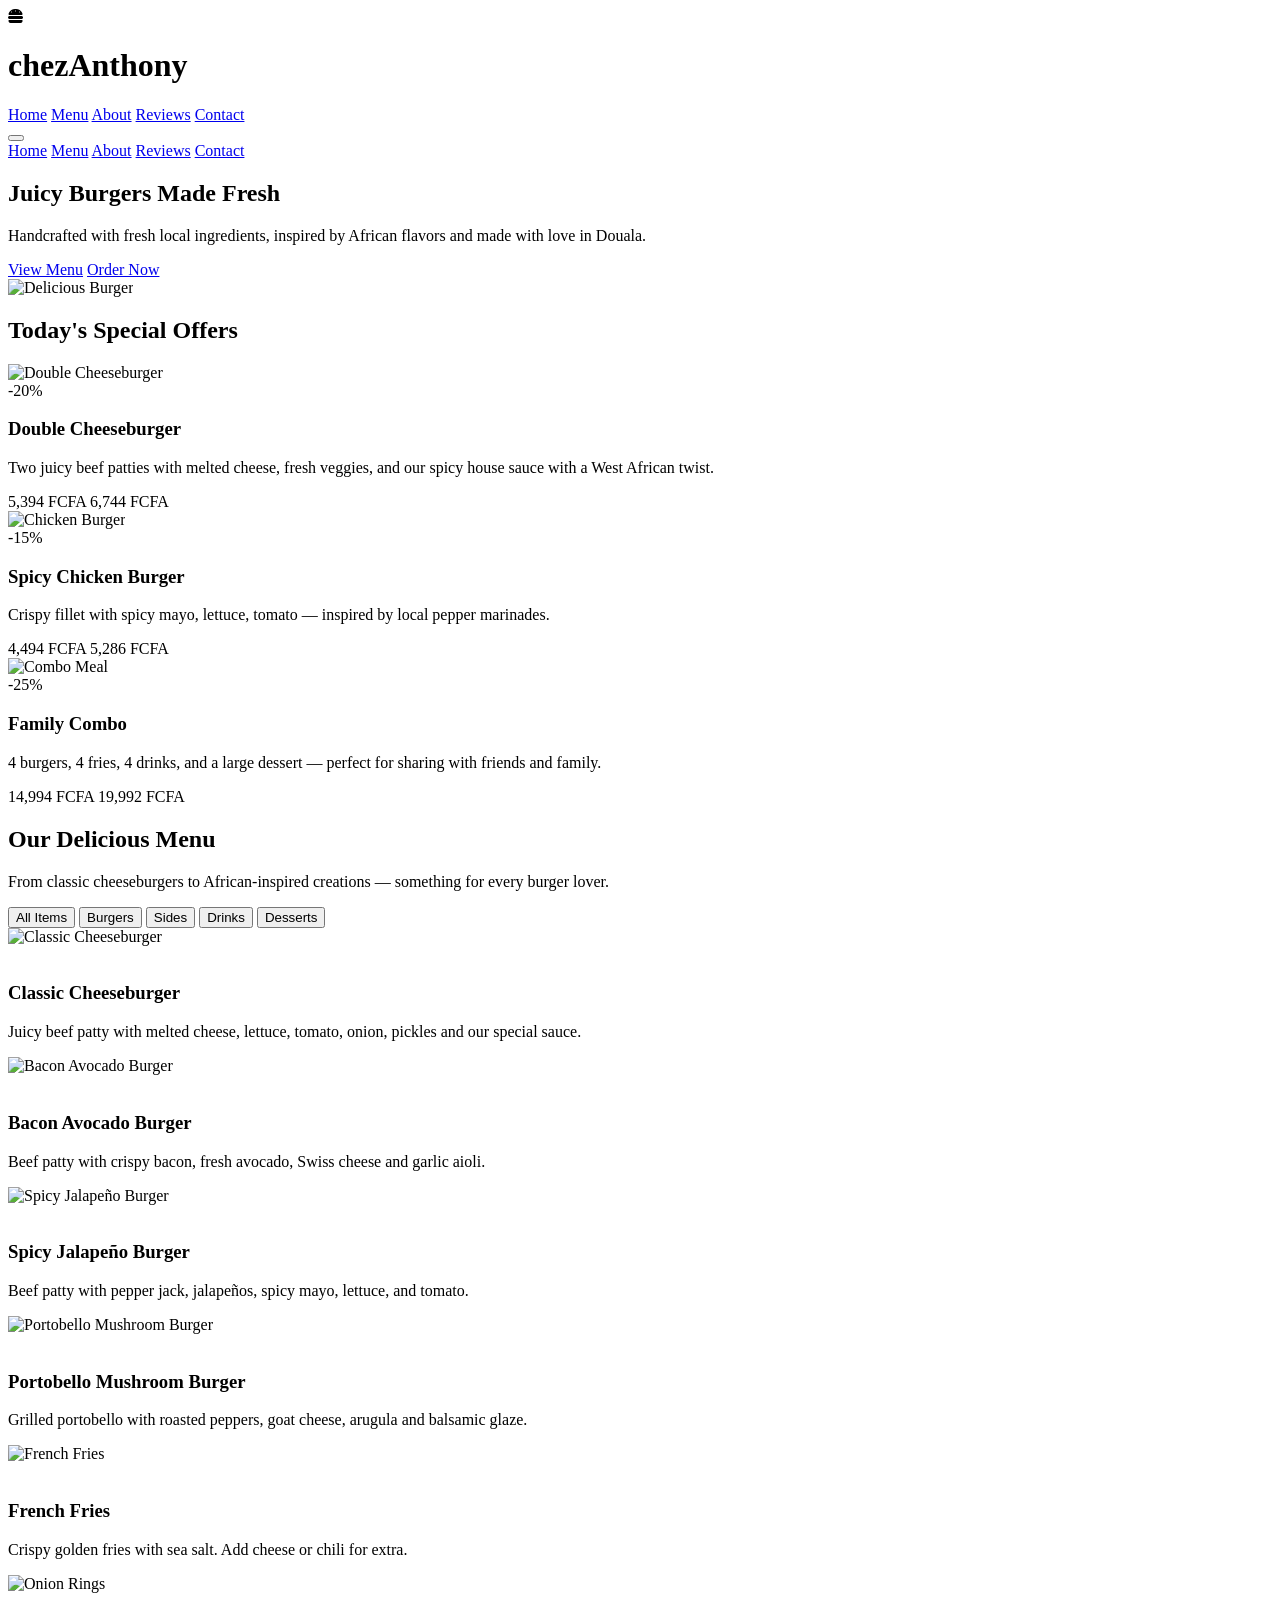
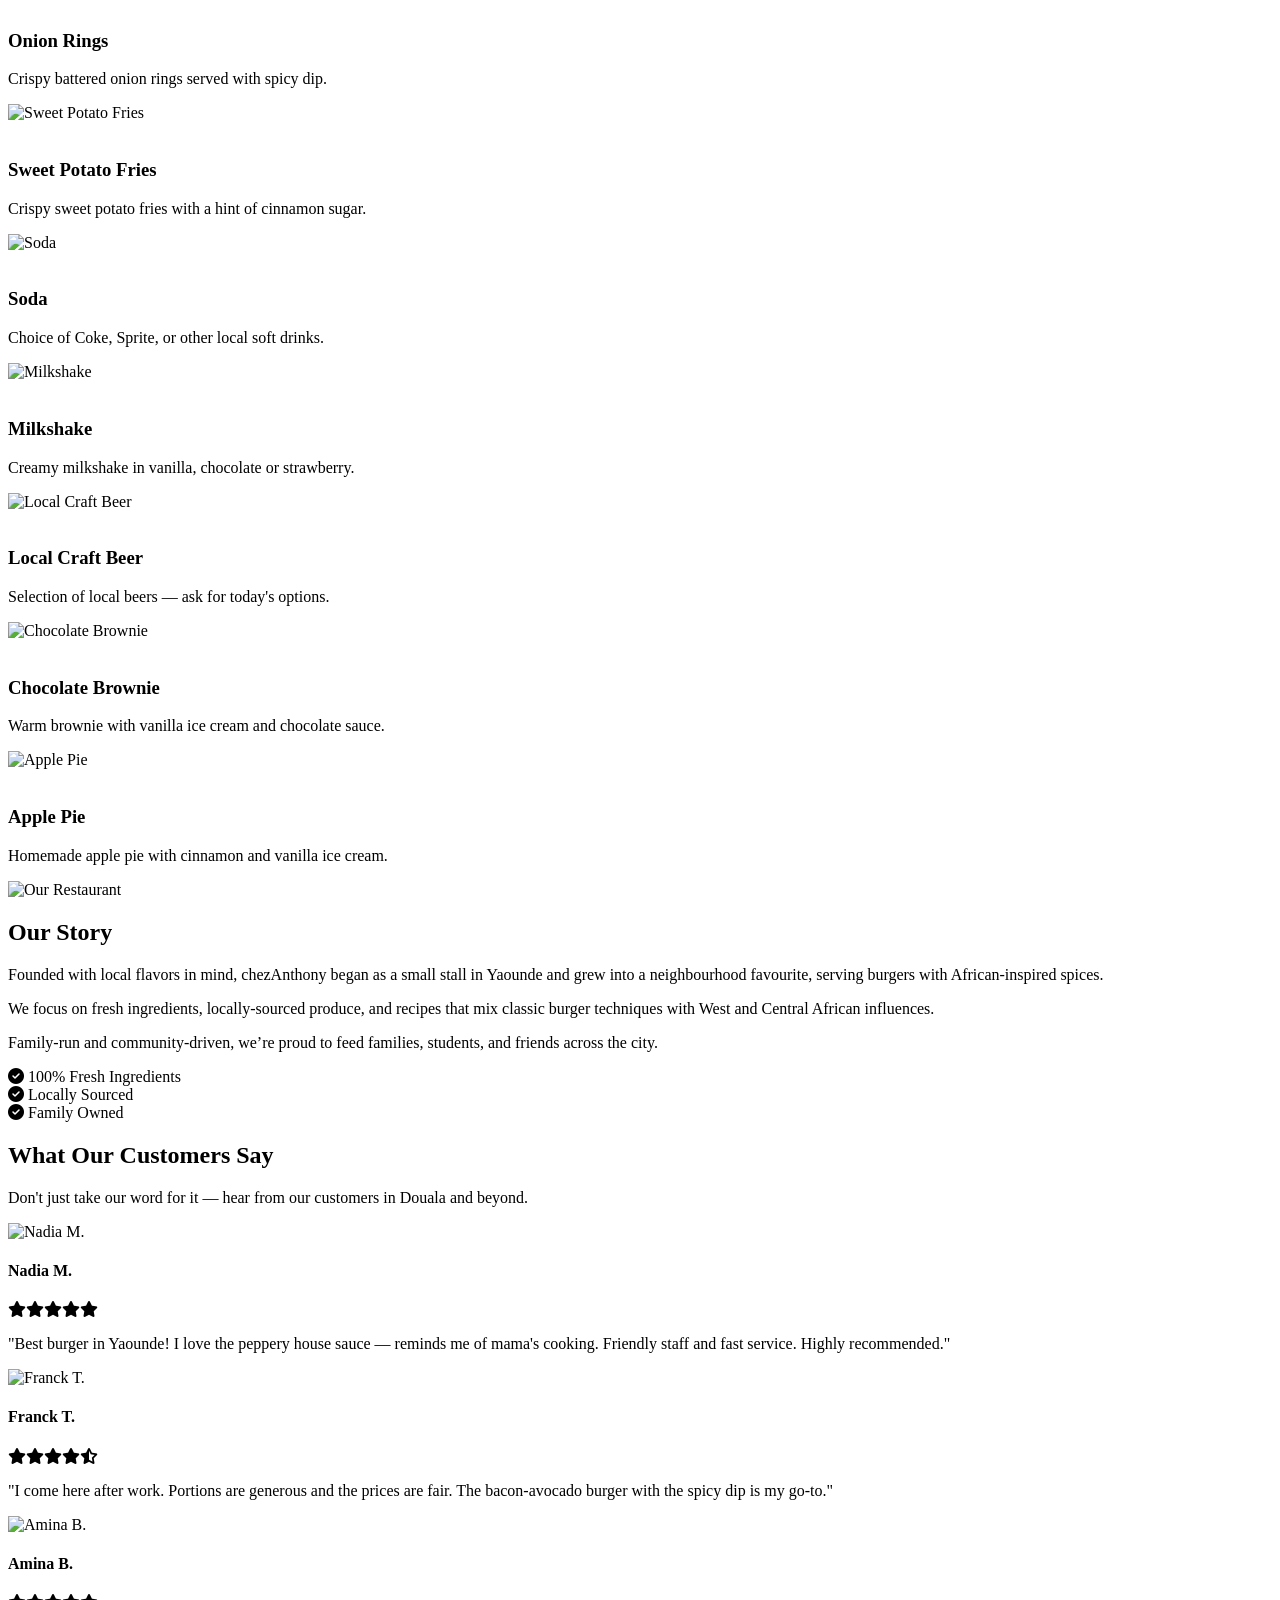
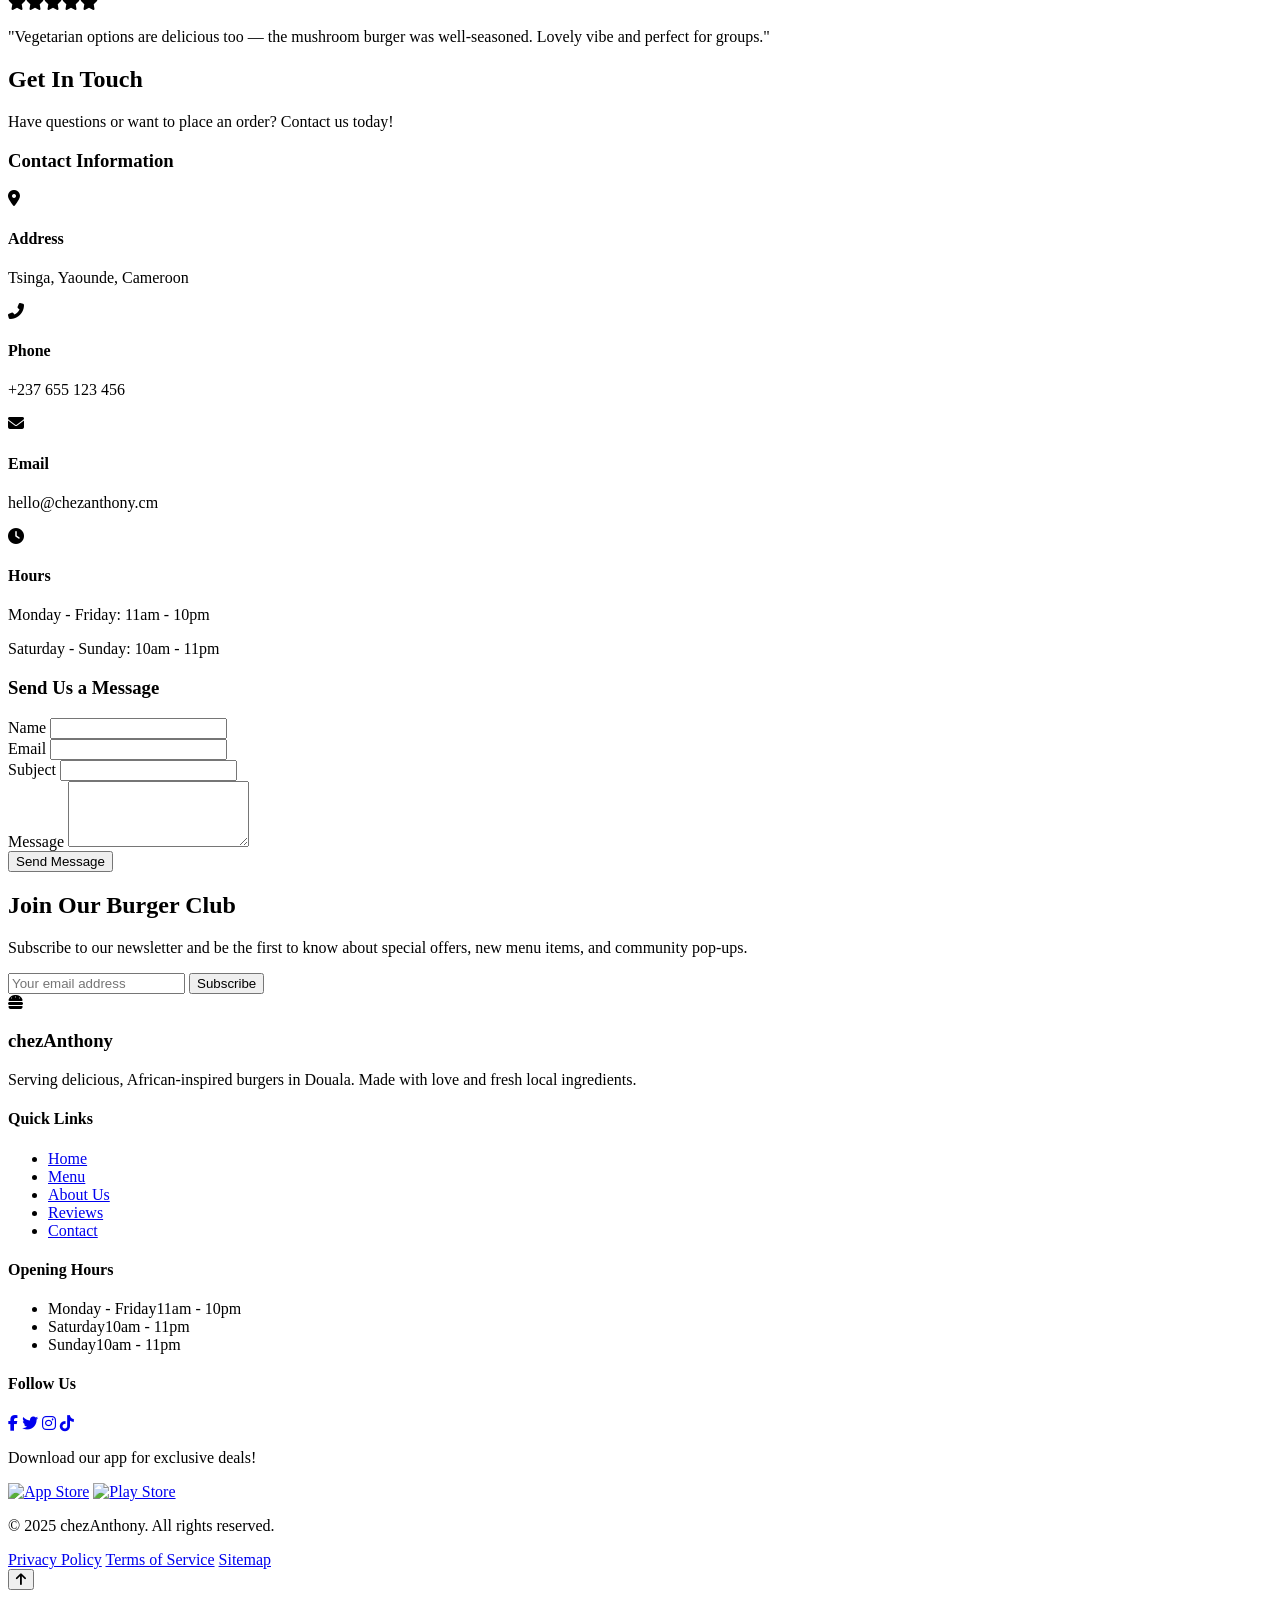
==== Restaurant/index.html @ 9eaf14c1 "Rename test.html to index.html" ====
<!DOCTYPE html>
<html lang="en">
  <head>
    <meta charset="UTF-8" />
    <meta name="viewport" content="width=device-width, initial-scale=1.0" />
    <title>chezAnthony - Premium Burgers & Shakes</title>
    <script src="https://cdn.tailwindcss.com"></script>
    <link
      rel="stylesheet"
      href="https://cdnjs.cloudflare.com/ajax/libs/font-awesome/6.4.0/css/all.min.css"
    />
    <link rel="stylesheet" href="test.css" />
  </head>
  <body class="font-sans bg-gray-50 text-gray-800">
    <!-- Header/Navigation -->
    <header class="fixed w-full bg-white shadow-md z-50">
      <div
        class="container mx-auto px-4 py-3 flex justify-between items-center"
      >
        <div class="flex items-center">
          <i class="fas fa-hamburger text-3xl text-amber-500 mr-2"></i>
          <h1 class="text-2xl font-bold text-gray-800">
            chez<span class="text-amber-500">Anthony</span>
          </h1>
        </div>

        <!-- Desktop Navigation -->
        <nav class="hidden md:flex space-x-8">
          <a
            href="#home"
            class="text-gray-800 hover:text-amber-500 font-medium transition"
            >Home</a
          >
          <a
            href="#menu"
            class="text-gray-800 hover:text-amber-500 font-medium transition"
            >Menu</a
          >
          <a
            href="#about"
            class="text-gray-800 hover:text-amber-500 font-medium transition"
            >About</a
          >
          <a
            href="#reviews"
            class="text-gray-800 hover:text-amber-500 font-medium transition"
            >Reviews</a
          >
          <a
            href="#contact"
            class="text-gray-800 hover:text-amber-500 font-medium transition"
            >Contact</a
          >
        </nav>

        <!-- Mobile menu button -->
        <button id="mobile-menu-button" class="md:hidden focus:outline-none">
          <div class="space-y-2">
            <div class="burger-line w-6 h-0.5 bg-gray-800"></div>
            <div class="burger-line w-6 h-0.5 bg-gray-800"></div>
            <div class="burger-line w-6 h-0.5 bg-gray-800"></div>
          </div>
        </button>
      </div>

      <!-- Mobile Navigation -->
      <div
        id="mobile-menu"
        class="hidden md:hidden bg-white py-4 px-4 shadow-lg"
      >
        <div class="flex flex-col space-y-4">
          <a
            href="#home"
            class="text-gray-800 hover:text-amber-500 font-medium transition"
            >Home</a
          >
          <a
            href="#menu"
            class="text-gray-800 hover:text-amber-500 font-medium transition"
            >Menu</a
          >
          <a
            href="#about"
            class="text-gray-800 hover:text-amber-500 font-medium transition"
            >About</a
          >
          <a
            href="#reviews"
            class="text-gray-800 hover:text-amber-500 font-medium transition"
            >Reviews</a
          >
          <a
            href="#contact"
            class="text-gray-800 hover:text-amber-500 font-medium transition"
            >Contact</a
          >
        </div>
      </div>
    </header>

    <!-- Hero Section -->
    <section
      id="home"
      class="pt-24 pb-16 md:pt-32 md:pb-24 bg-gradient-to-r from-amber-50 to-orange-50"
    >
      <div
        class="container mx-auto px-4 flex flex-col md:flex-row items-center"
      >
        <div class="md:w-1/2 mb-10 md:mb-0">
          <h2 class="text-4xl md:text-5xl font-bold text-gray-800 mb-4">
            Juicy Burgers <span class="text-amber-500">Made Fresh</span>
          </h2>
          <p class="text-lg text-gray-600 mb-6">
            Handcrafted with fresh local ingredients, inspired by African
            flavors and made with love in Douala.
          </p>
          <div
            class="flex flex-col sm:flex-row space-y-4 sm:space-y-0 sm:space-x-4"
          >
            <a
              href="#menu"
              class="bg-amber-500 hover:bg-amber-600 text-white font-bold py-3 px-6 rounded-full transition duration-300 shadow-lg hover:shadow-xl"
              >View Menu</a
            >
            <a
              href="#contact"
              class="border-2 border-amber-500 text-amber-500 hover:bg-amber-500 hover:text-white font-bold py-3 px-6 rounded-full transition duration-300"
              >Order Now</a
            >
          </div>
        </div>
        <div class="md:w-1/2 flex justify-center">
          <!-- Unsplash source query returns a relevant photo (African burger / street food style) -->
          <img
            src="https://images.unsplash.com/photo-1568901346375-23c9450c58cd?ixlib=rb-4.1.0&ixid=M3wxMjA3fDB8MHxwaG90by1wYWdlfHx8fGVufDB8fHx8fA%3D%3D&auto=format&fit=crop&q=80&w=1398"
            alt="Delicious Burger"
            class="w-full max-w-md rounded-lg shadow-2xl pulse-animation"
          />
        </div>
      </div>
    </section>

    <!-- Special Offers -->
    <section class="py-12 bg-white">
      <div class="container mx-auto px-4">
        <h2 class="text-3xl font-bold text-center mb-12">
          Today's <span class="text-amber-500">Special Offers</span>
        </h2>

        <div class="grid grid-cols-1 md:grid-cols-3 gap-8">
          <!-- Offer 1 -->
          <div
            class="bg-gray-50 rounded-xl overflow-hidden shadow-lg hover:shadow-xl transition duration-300"
          >
            <div class="relative">
              <img
                src="https://images.unsplash.com/photo-1572802419224-296b0aeee0d9?ixlib=rb-4.1.0&ixid=M3wxMjA3fDB8MHxwaG90by1wYWdlfHx8fGVufDB8fHx8fA%3D%3D&auto=format&fit=crop&q=80&w=2015"
                alt="Double Cheeseburger"
                class="w-full h-48 object-cover"
              />
              <div
                class="absolute top-4 right-4 bg-amber-500 text-white font-bold py-1 px-3 rounded-full"
              >
                -20%
              </div>
            </div>
            <div class="p-6">
              <h3 class="text-xl font-bold mb-2">Double Cheeseburger</h3>
              <p class="text-gray-600 mb-4">
                Two juicy beef patties with melted cheese, fresh veggies, and
                our spicy house sauce with a West African twist.
              </p>
              <div class="flex justify-between items-center">
                <span class="text-amber-500 font-bold text-xl">5,394 FCFA</span>
                <span class="text-gray-400 line-through">6,744 FCFA</span>
              </div>
            </div>
          </div>

          <!-- Offer 2 -->
          <div
            class="bg-gray-50 rounded-xl overflow-hidden shadow-lg hover:shadow-xl transition duration-300"
          >
            <div class="relative">
              <img
                src="https://media.istockphoto.com/id/2172946581/photo/the-viral-copycat-honey-pepper-pimento-cheese-chicken-sandwich.jpg?s=612x612&w=is&k=20&c=6DGFfk1iVFll0s9IUBNXrEN-qylNdLETYU7fkVXdT2Q="
                alt="Chicken Burger"
                class="w-full h-48 object-cover"
              />
              <div
                class="absolute top-4 right-4 bg-amber-500 text-white font-bold py-1 px-3 rounded-full"
              >
                -15%
              </div>
            </div>
            <div class="p-6">
              <h3 class="text-xl font-bold mb-2">Spicy Chicken Burger</h3>
              <p class="text-gray-600 mb-4">
                Crispy fillet with spicy mayo, lettuce, tomato — inspired by
                local pepper marinades.
              </p>
              <div class="flex justify-between items-center">
                <span class="text-amber-500 font-bold text-xl">4,494 FCFA</span>
                <span class="text-gray-400 line-through">5,286 FCFA</span>
              </div>
            </div>
          </div>

          <!-- Offer 3 -->
          <div
            class="bg-gray-50 rounded-xl overflow-hidden shadow-lg hover:shadow-xl transition duration-300"
          >
            <div class="relative">
              <img
                src="https://media.istockphoto.com/id/2215595404/photo/bbq-table-scene-with-hamburgers-classic-salads-and-snacks-over-dark-wood.jpg?s=612x612&w=is&k=20&c=ILBhlgeot1L4l8gpqSgfpYr5-3Rcs9O-444f706wZZo="
                alt="Combo Meal"
                class="w-full h-48 object-cover"
              />
              <div
                class="absolute top-4 right-4 bg-amber-500 text-white font-bold py-1 px-3 rounded-full"
              >
                -25%
              </div>
            </div>
            <div class="p-6">
              <h3 class="text-xl font-bold mb-2">Family Combo</h3>
              <p class="text-gray-600 mb-4">
                4 burgers, 4 fries, 4 drinks, and a large dessert — perfect for
                sharing with friends and family.
              </p>
              <div class="flex justify-between items-center">
                <span class="text-amber-500 font-bold text-xl"
                  >14,994 FCFA</span
                >
                <span class="text-gray-400 line-through">19,992 FCFA</span>
              </div>
            </div>
          </div>
        </div>
      </div>
    </section>

    <!-- Menu Section -->
    <section id="menu" class="py-16 bg-gray-50">
      <div class="container mx-auto px-4">
        <h2 class="text-3xl font-bold text-center mb-4">
          Our <span class="text-amber-500">Delicious Menu</span>
        </h2>
        <p class="text-center text-gray-600 mb-12 max-w-2xl mx-auto">
          From classic cheeseburgers to African-inspired creations — something
          for every burger lover.
        </p>

        <div class="flex flex-wrap mb-8 justify-center">
          <button
            class="menu-category-btn active px-4 py-2 mx-2 rounded-full bg-amber-500 text-white font-medium"
            data-category="all"
          >
            All Items
          </button>
          <button
            class="menu-category-btn px-4 py-2 mx-2 rounded-full bg-white hover:bg-amber-100 text-gray-800 font-medium"
            data-category="burgers"
          >
            Burgers
          </button>
          <button
            class="menu-category-btn px-4 py-2 mx-2 rounded-full bg-white hover:bg-amber-100 text-gray-800 font-medium"
            data-category="sides"
          >
            Sides
          </button>
          <button
            class="menu-category-btn px-4 py-2 mx-2 rounded-full bg-white hover:bg-amber-100 text-gray-800 font-medium"
            data-category="drinks"
          >
            Drinks
          </button>
          <button
            class="menu-category-btn px-4 py-2 mx-2 rounded-full bg-white hover:bg-amber-100 text-gray-800 font-medium"
            data-category="desserts"
          >
            Desserts
          </button>
        </div>

        <div
          class="grid grid-cols-1 md:grid-cols-2 lg:grid-cols-3 gap-8"
          id="menu-items-container"
        >
          <!-- Menu items injected by script.js -->
        </div>
      </div>
    </section>

    <!-- About Section -->
    <section id="about" class="py-16 bg-white">
      <div class="container mx-auto px-4">
        <div class="flex flex-col md:flex-row items-center">
          <div class="md:w-1/2 mb-10 md:mb-0 md:pr-10">
            <img
              src="https://images.unsplash.com/photo-1555396273-367ea4eb4db5?ixlib=rb-4.1.0&ixid=M3wxMjA3fDB8MHxwaG90by1wYWdlfHx8fGVufDB8fHx8fA%3D%3D&auto=format&fit=crop&q=80&w=1374"
              alt="Our Restaurant"
              class="w-full rounded-lg shadow-xl"
            />
          </div>
          <div class="md:w-1/2">
            <h2 class="text-3xl font-bold mb-6">
              Our <span class="text-amber-500">Story</span>
            </h2>
            <p class="text-gray-600 mb-4">
              Founded with local flavors in mind, chezAnthony began as a small
              stall in Yaounde and grew into a neighbourhood favourite, serving
              burgers with African-inspired spices.
            </p>
            <p class="text-gray-600 mb-4">
              We focus on fresh ingredients, locally-sourced produce, and
              recipes that mix classic burger techniques with West and Central
              African influences.
            </p>
            <p class="text-gray-600 mb-6">
              Family-run and community-driven, we’re proud to feed families,
              students, and friends across the city.
            </p>

            <div class="flex flex-wrap gap-4">
              <div class="flex items-center bg-amber-50 px-4 py-2 rounded-full">
                <i class="fas fa-check-circle text-amber-500 mr-2"></i>
                <span>100% Fresh Ingredients</span>
              </div>
              <div class="flex items-center bg-amber-50 px-4 py-2 rounded-full">
                <i class="fas fa-check-circle text-amber-500 mr-2"></i>
                <span>Locally Sourced</span>
              </div>
              <div class="flex items-center bg-amber-50 px-4 py-2 rounded-full">
                <i class="fas fa-check-circle text-amber-500 mr-2"></i>
                <span>Family Owned</span>
              </div>
            </div>
          </div>
        </div>
      </div>
    </section>

    <!-- Reviews Section -->
    <section id="reviews" class="py-16 bg-gray-50">
      <div class="container mx-auto px-4">
        <h2 class="text-3xl font-bold text-center mb-4">
          What Our <span class="text-amber-500">Customers Say</span>
        </h2>
        <p class="text-center text-gray-600 mb-12 max-w-2xl mx-auto">
          Don't just take our word for it — hear from our customers in Douala
          and beyond.
        </p>

        <div class="grid grid-cols-1 md:grid-cols-3 gap-8">
          <!-- Review 1 -->
          <div class="bg-white p-6 rounded-xl shadow-lg">
            <div class="flex items-center mb-4">
              <div class="flex-shrink-0">
                <img
                  src="https://plus.unsplash.com/premium_photo-1661585987573-c5873c7e258e?ixlib=rb-4.1.0&ixid=M3wxMjA3fDB8MHxwaG90by1wYWdlfHx8fGVufDB8fHx8fA%3D%3D&auto=format&fit=crop&q=80&w=1470"
                  alt="Nadia M."
                  class="w-12 h-12 rounded-full"
                />
              </div>
              <div class="ml-4">
                <h4 class="font-bold">Nadia M.</h4>
                <div class="flex text-amber-500">
                  <i class="fas fa-star"></i><i class="fas fa-star"></i
                  ><i class="fas fa-star"></i><i class="fas fa-star"></i
                  ><i class="fas fa-star"></i>
                </div>
              </div>
            </div>
            <p class="text-gray-600">
              "Best burger in Yaounde! I love the peppery house sauce — reminds
              me of mama's cooking. Friendly staff and fast service. Highly
              recommended."
            </p>
          </div>

          <!-- Review 2 -->
          <div class="bg-white p-6 rounded-xl shadow-lg">
            <div class="flex items-center mb-4">
              <div class="flex-shrink-0">
                <img
                  src="https://plus.unsplash.com/premium_photo-1697477313523-da742f4acb03?ixlib=rb-4.1.0&ixid=M3wxMjA3fDB8MHxwaG90by1wYWdlfHx8fGVufDB8fHx8fA%3D%3D&auto=format&fit=crop&q=80&w=987"
                  alt="Franck T."
                  class="w-12 h-12 rounded-full"
                />
              </div>
              <div class="ml-4">
                <h4 class="font-bold">Franck T.</h4>
                <div class="flex text-amber-500">
                  <i class="fas fa-star"></i><i class="fas fa-star"></i
                  ><i class="fas fa-star"></i><i class="fas fa-star"></i
                  ><i class="fas fa-star-half-alt"></i>
                </div>
              </div>
            </div>
            <p class="text-gray-600">
              "I come here after work. Portions are generous and the prices are
              fair. The bacon-avocado burger with the spicy dip is my go-to."
            </p>
          </div>

          <!-- Review 3 -->
          <div class="bg-white p-6 rounded-xl shadow-lg">
            <div class="flex items-center mb-4">
              <div class="flex-shrink-0">
                <img
                  src="https://plus.unsplash.com/premium_photo-1664203068007-52240d0ca48f?ixlib=rb-4.1.0&ixid=M3wxMjA3fDB8MHxwaG90by1wYWdlfHx8fGVufDB8fHx8fA%3D%3D&auto=format&fit=crop&q=80&w=987"
                  alt="Amina B."
                  class="w-12 h-12 rounded-full"
                />
              </div>
              <div class="ml-4">
                <h4 class="font-bold">Amina B.</h4>
                <div class="flex text-amber-500">
                  <i class="fas fa-star"></i><i class="fas fa-star"></i
                  ><i class="fas fa-star"></i><i class="fas fa-star"></i
                  ><i class="fas fa-star"></i>
                </div>
              </div>
            </div>
            <p class="text-gray-600">
              "Vegetarian options are delicious too — the mushroom burger was
              well-seasoned. Lovely vibe and perfect for groups."
            </p>
          </div>
        </div>
      </div>
    </section>

    <!-- Contact Section -->
    <section id="contact" class="py-16 bg-white">
      <div class="container mx-auto px-4">
        <h2 class="text-3xl font-bold text-center mb-4">
          Get In <span class="text-amber-500">Touch</span>
        </h2>
        <p class="text-center text-gray-600 mb-12 max-w-2xl mx-auto">
          Have questions or want to place an order? Contact us today!
        </p>

        <div class="flex flex-col md:flex-row">
          <div class="md:w-1/2 mb-10 md:mb-0 md:pr-10">
            <div class="bg-gray-50 p-8 rounded-xl shadow-lg">
              <h3 class="text-xl font-bold mb-6">Contact Information</h3>

              <div class="flex items-start mb-6">
                <i
                  class="fas fa-map-marker-alt text-amber-500 text-xl mr-4 mt-1"
                ></i>
                <div>
                  <h4 class="font-bold mb-1">Address</h4>
                  <p class="text-gray-600">Tsinga, Yaounde, Cameroon</p>
                </div>
              </div>

              <div class="flex items-start mb-6">
                <i
                  class="fas fa-phone-alt text-amber-500 text-xl mr-4 mt-1"
                ></i>
                <div>
                  <h4 class="font-bold mb-1">Phone</h4>
                  <p class="text-gray-600">+237 655 123 456</p>
                </div>
              </div>

              <div class="flex items-start mb-6">
                <i class="fas fa-envelope text-amber-500 text-xl mr-4 mt-1"></i>
                <div>
                  <h4 class="font-bold mb-1">Email</h4>
                  <p class="text-gray-600">hello@chezanthony.cm</p>
                </div>
              </div>

              <div class="flex items-start">
                <i class="fas fa-clock text-amber-500 text-xl mr-4 mt-1"></i>
                <div>
                  <h4 class="font-bold mb-1">Hours</h4>
                  <p class="text-gray-600 mb-1">Monday - Friday: 11am - 10pm</p>
                  <p class="text-gray-600">Saturday - Sunday: 10am - 11pm</p>
                </div>
              </div>
            </div>
          </div>

          <div class="md:w-1/2">
            <div class="bg-gray-50 p-8 rounded-xl shadow-lg">
              <h3 class="text-xl font-bold mb-6">Send Us a Message</h3>
              <form id="contact-form">
                <div class="mb-4">
                  <label for="name" class="block text-gray-700 font-medium mb-2"
                    >Name</label
                  >
                  <input
                    type="text"
                    id="name"
                    class="w-full px-4 py-2 border border-gray-300 rounded-lg focus:outline-none focus:ring-2 focus:ring-amber-500"
                  />
                </div>

                <div class="mb-4">
                  <label
                    for="email"
                    class="block text-gray-700 font-medium mb-2"
                    >Email</label
                  >
                  <input
                    type="email"
                    id="email"
                    class="w-full px-4 py-2 border border-gray-300 rounded-lg focus:outline-none focus:ring-2 focus:ring-amber-500"
                  />
                </div>

                <div class="mb-4">
                  <label
                    for="subject"
                    class="block text-gray-700 font-medium mb-2"
                    >Subject</label
                  >
                  <input
                    type="text"
                    id="subject"
                    class="w-full px-4 py-2 border border-gray-300 rounded-lg focus:outline-none focus:ring-2 focus:ring-amber-500"
                  />
                </div>

                <div class="mb-6">
                  <label
                    for="message"
                    class="block text-gray-700 font-medium mb-2"
                    >Message</label
                  >
                  <textarea
                    id="message"
                    rows="4"
                    class="w-full px-4 py-2 border border-gray-300 rounded-lg focus:outline-none focus:ring-2 focus:ring-amber-500"
                  ></textarea>
                </div>

                <button
                  type="submit"
                  class="w-full bg-amber-500 hover:bg-amber-600 text-white font-bold py-3 px-4 rounded-lg transition duration-300"
                >
                  Send Message
                </button>
              </form>
            </div>
          </div>
        </div>
      </div>
    </section>

    <!-- Newsletter -->
    <section class="py-16 bg-gradient-to-r from-amber-50 to-orange-50">
      <div class="container mx-auto px-4 text-center">
        <h2 class="text-3xl font-bold mb-4">
          Join Our <span class="text-amber-500">Burger Club</span>
        </h2>
        <p class="text-gray-600 mb-8 max-w-2xl mx-auto">
          Subscribe to our newsletter and be the first to know about special
          offers, new menu items, and community pop-ups.
        </p>

        <form class="max-w-md mx-auto flex">
          <input
            type="email"
            placeholder="Your email address"
            class="flex-grow px-4 py-3 rounded-l-lg border border-gray-300 focus:outline-none focus:ring-2 focus:ring-amber-500"
          />
          <button
            type="submit"
            class="bg-amber-500 hover:bg-amber-600 text-white font-bold px-6 py-3 rounded-r-lg transition duration-300"
          >
            Subscribe
          </button>
        </form>
      </div>
    </section>

    <!-- Footer -->
    <footer class="bg-gray-800 text-white py-12">
      <div class="container mx-auto px-4">
        <div class="grid grid-cols-1 md:grid-cols-4 gap-8">
          <div>
            <div class="flex items-center mb-4">
              <i class="fas fa-hamburger text-3xl text-amber-500 mr-2"></i>
              <h3 class="text-2xl font-bold">
                chez<span class="text-amber-500">Anthony</span>
              </h3>
            </div>
            <p class="text-gray-400">
              Serving delicious, African-inspired burgers in Douala. Made with
              love and fresh local ingredients.
            </p>
          </div>

          <div>
            <h4 class="text-lg font-bold mb-4">Quick Links</h4>
            <ul class="space-y-2">
              <li>
                <a
                  href="#home"
                  class="text-gray-400 hover:text-amber-500 transition"
                  >Home</a
                >
              </li>
              <li>
                <a
                  href="#menu"
                  class="text-gray-400 hover:text-amber-500 transition"
                  >Menu</a
                >
              </li>
              <li>
                <a
                  href="#about"
                  class="text-gray-400 hover:text-amber-500 transition"
                  >About Us</a
                >
              </li>
              <li>
                <a
                  href="#reviews"
                  class="text-gray-400 hover:text-amber-500 transition"
                  >Reviews</a
                >
              </li>
              <li>
                <a
                  href="#contact"
                  class="text-gray-400 hover:text-amber-500 transition"
                  >Contact</a
                >
              </li>
            </ul>
          </div>

          <div>
            <h4 class="text-lg font-bold mb-4">Opening Hours</h4>
            <ul class="space-y-2 text-gray-400">
              <li class="flex justify-between">
                <span>Monday - Friday</span><span>11am - 10pm</span>
              </li>
              <li class="flex justify-between">
                <span>Saturday</span><span>10am - 11pm</span>
              </li>
              <li class="flex justify-between">
                <span>Sunday</span><span>10am - 11pm</span>
              </li>
            </ul>
          </div>

          <div>
            <h4 class="text-lg font-bold mb-4">Follow Us</h4>
            <div class="flex space-x-4 mb-4">
              <a
                href="#"
                class="w-10 h-10 rounded-full bg-gray-700 hover:bg-amber-500 flex items-center justify-center transition"
                ><i class="fab fa-facebook-f"></i
              ></a>
              <a
                href="#"
                class="w-10 h-10 rounded-full bg-gray-700 hover:bg-amber-500 flex items-center justify-center transition"
                ><i class="fab fa-twitter"></i
              ></a>
              <a
                href="#"
                class="w-10 h-10 rounded-full bg-gray-700 hover:bg-amber-500 flex items-center justify-center transition"
                ><i class="fab fa-instagram"></i
              ></a>
              <a
                href="#"
                class="w-10 h-10 rounded-full bg-gray-700 hover:bg-amber-500 flex items-center justify-center transition"
                ><i class="fab fa-tiktok"></i
              ></a>
            </div>
            <p class="text-gray-400">Download our app for exclusive deals!</p>
            <div class="flex space-x-2 mt-2">
              <a href="#" class="flex-1"
                ><img
                  src="https://upload.wikimedia.org/wikipedia/commons/thumb/3/3c/Download_on_the_App_Store_Badge.svg/1200px-Download_on_the_App_Store_Badge.svg.png"
                  alt="App Store"
                  class="h-10"
              /></a>
              <a href="#" class="flex-1"
                ><img
                  src="https://upload.wikimedia.org/wikipedia/commons/thumb/7/78/Google_Play_Store_badge_EN.svg/1200px-Google_Play_Store_badge_EN.svg.png"
                  alt="Play Store"
                  class="h-10"
              /></a>
            </div>
          </div>
        </div>

        <div
          class="border-t border-gray-700 mt-12 pt-8 flex flex-col md:flex-row justify-between items-center"
        >
          <p class="text-gray-400 mb-4 md:mb-0">
            © 2025 chezAnthony. All rights reserved.
          </p>
          <div class="flex space-x-6">
            <a href="#" class="text-gray-400 hover:text-amber-500 transition"
              >Privacy Policy</a
            >
            <a href="#" class="text-gray-400 hover:text-amber-500 transition"
              >Terms of Service</a
            >
            <a href="#" class="text-gray-400 hover:text-amber-500 transition"
              >Sitemap</a
            >
          </div>
        </div>
      </div>
    </footer>

    <!-- Back to Top Button -->
    <button
      id="back-to-top"
      class="fixed bottom-8 right-8 bg-amber-500 text-white w-12 h-12 rounded-full shadow-lg flex items-center justify-center transition opacity-0 invisible"
    >
      <i class="fas fa-arrow-up"></i>
    </button>

    <script src="test.js"></script>
  </body>
</html>
---- Restaurant/test.css ----
/* Custom animations */
@keyframes pulse {
  0%,
  100% {
    transform: scale(1);
  }
  50% {
    transform: scale(1.05);
  }
}
.pulse-animation {
  animation: pulse 2s infinite;
}

/* Custom scrollbar */
::-webkit-scrollbar {
  width: 8px;
}
::-webkit-scrollbar-track {
  background: #f1f1f1;
}
::-webkit-scrollbar-thumb {
  background: #f59e0b;
  border-radius: 4px;
}

/* Burger menu animation */
.burger-line {
  transition: all 0.3s ease;
}
.menu-open .burger-line:nth-child(1) {
  transform: translateY(8px) rotate(45deg);
}
.menu-open .burger-line:nth-child(2) {
  opacity: 0;
}
.menu-open .burger-line:nth-child(3) {
  transform: translateY(-8px) rotate(-45deg);
}

/* Menu item hover effect */
.menu-item:hover .menu-item-overlay {
  opacity: 1;
  transform: translateY(0);
}
.menu-item-overlay {
  transition: all 0.3s ease;
  transform: translateY(20px);
  opacity: 0;
}

/* Small helpers to keep design from index.html */
.nav-link {
  color: #1f2937;
  font-weight: 500;
  transition: color 0.3s;
}
.nav-link:hover {
  color: #f59e0b;
}

.btn-primary {
  background-color: #f59e0b;
  color: white;
  font-weight: bold;
  padding: 0.75rem 1.5rem;
  border-radius: 9999px;
  transition: all 0.3s;
  box-shadow: 0 4px 6px rgba(0, 0, 0, 0.1);
}
.btn-primary:hover {
  background-color: #d97706;
  box-shadow: 0 6px 10px rgba(0, 0, 0, 0.15);
}

.btn-outline {
  border: 2px solid #f59e0b;
  color: #f59e0b;
  font-weight: bold;
  padding: 0.75rem 1.5rem;
  border-radius: 9999px;
  transition: all 0.3s;
}
.btn-outline:hover {
  background-color: #f59e0b;
  color: white;
}
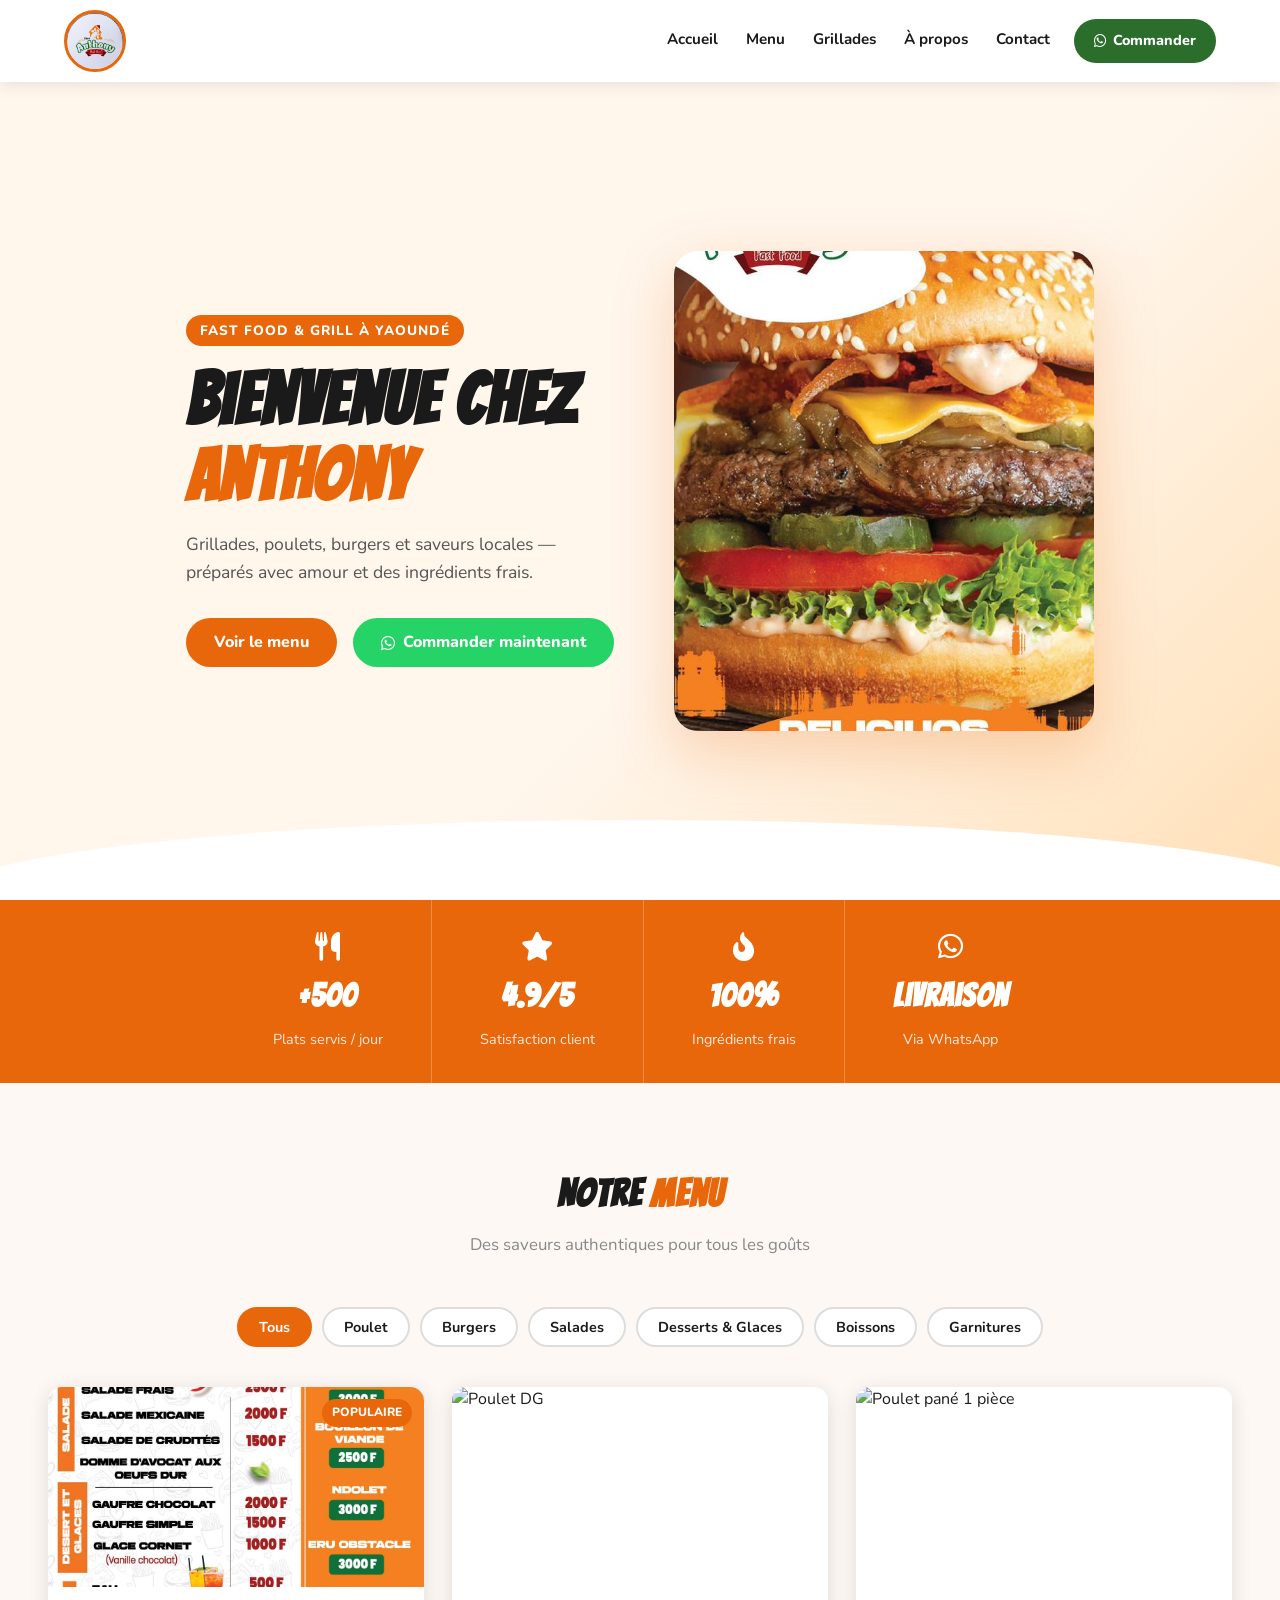
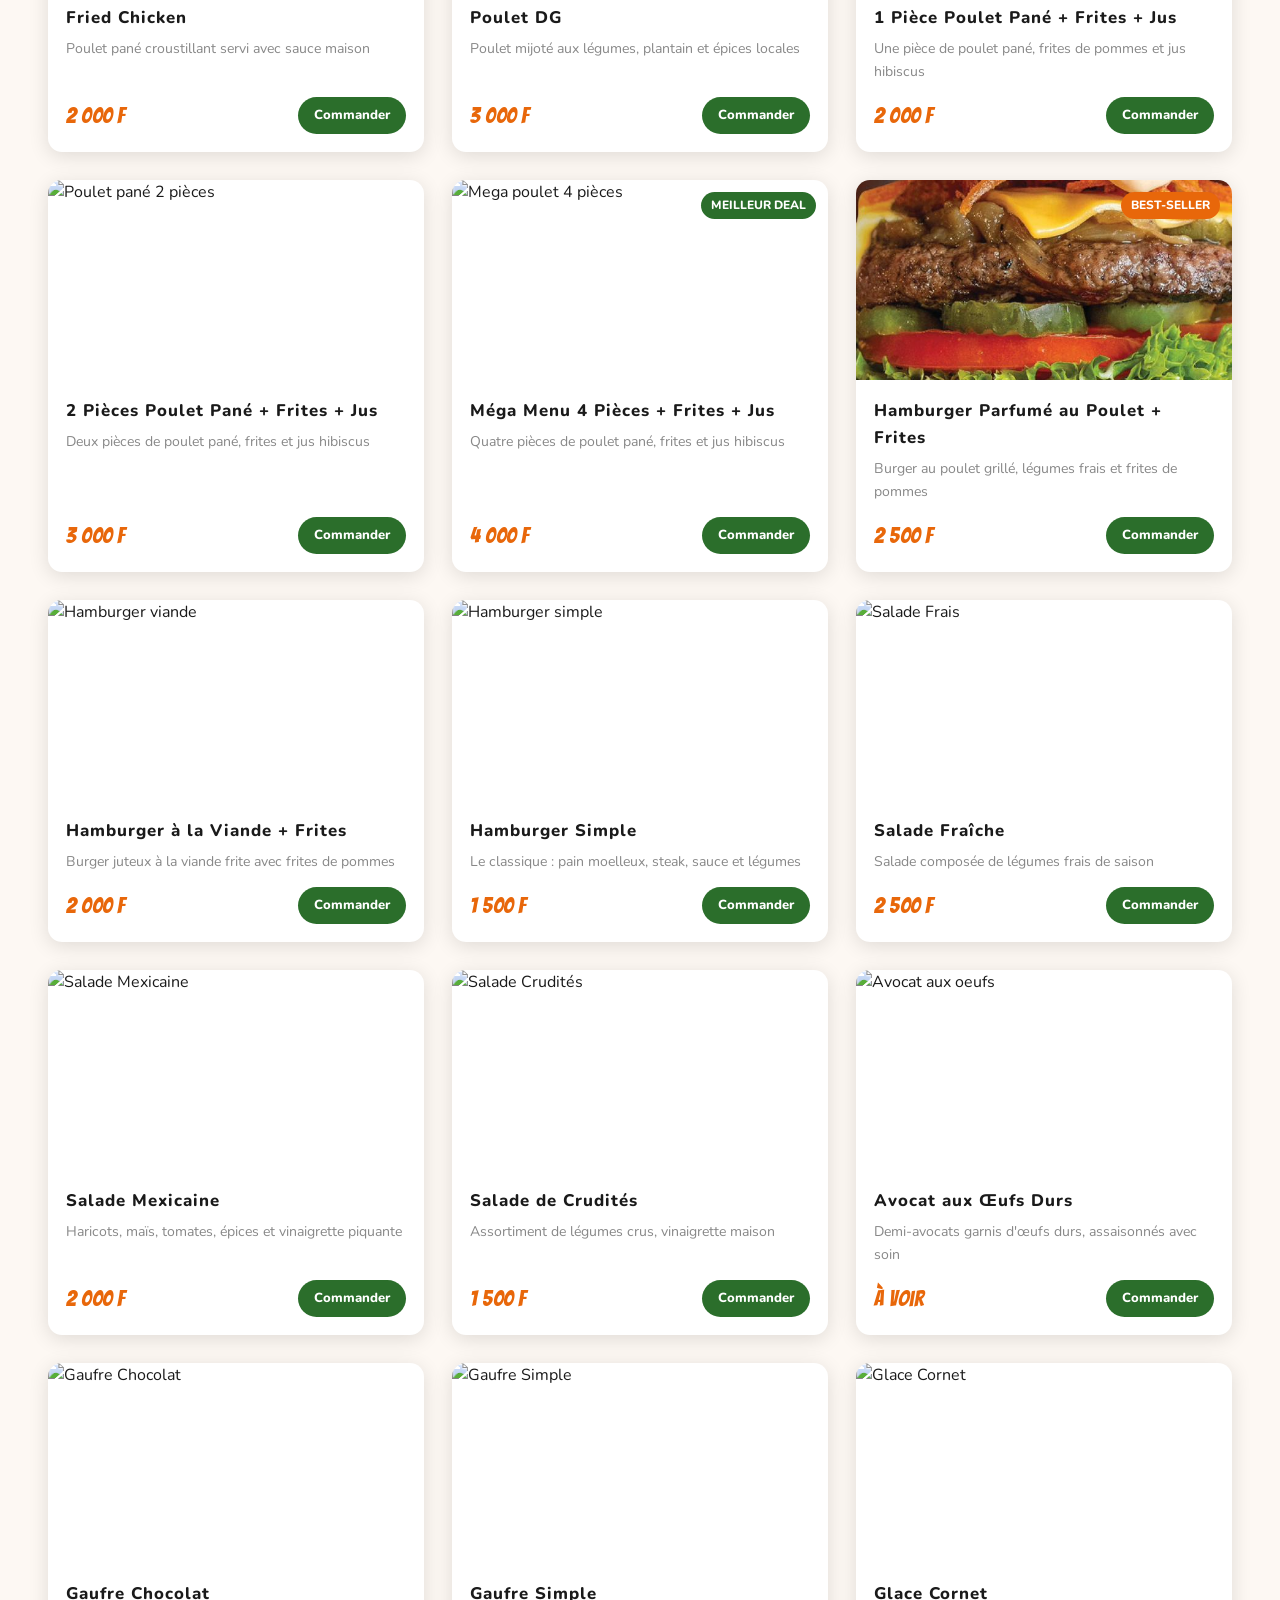
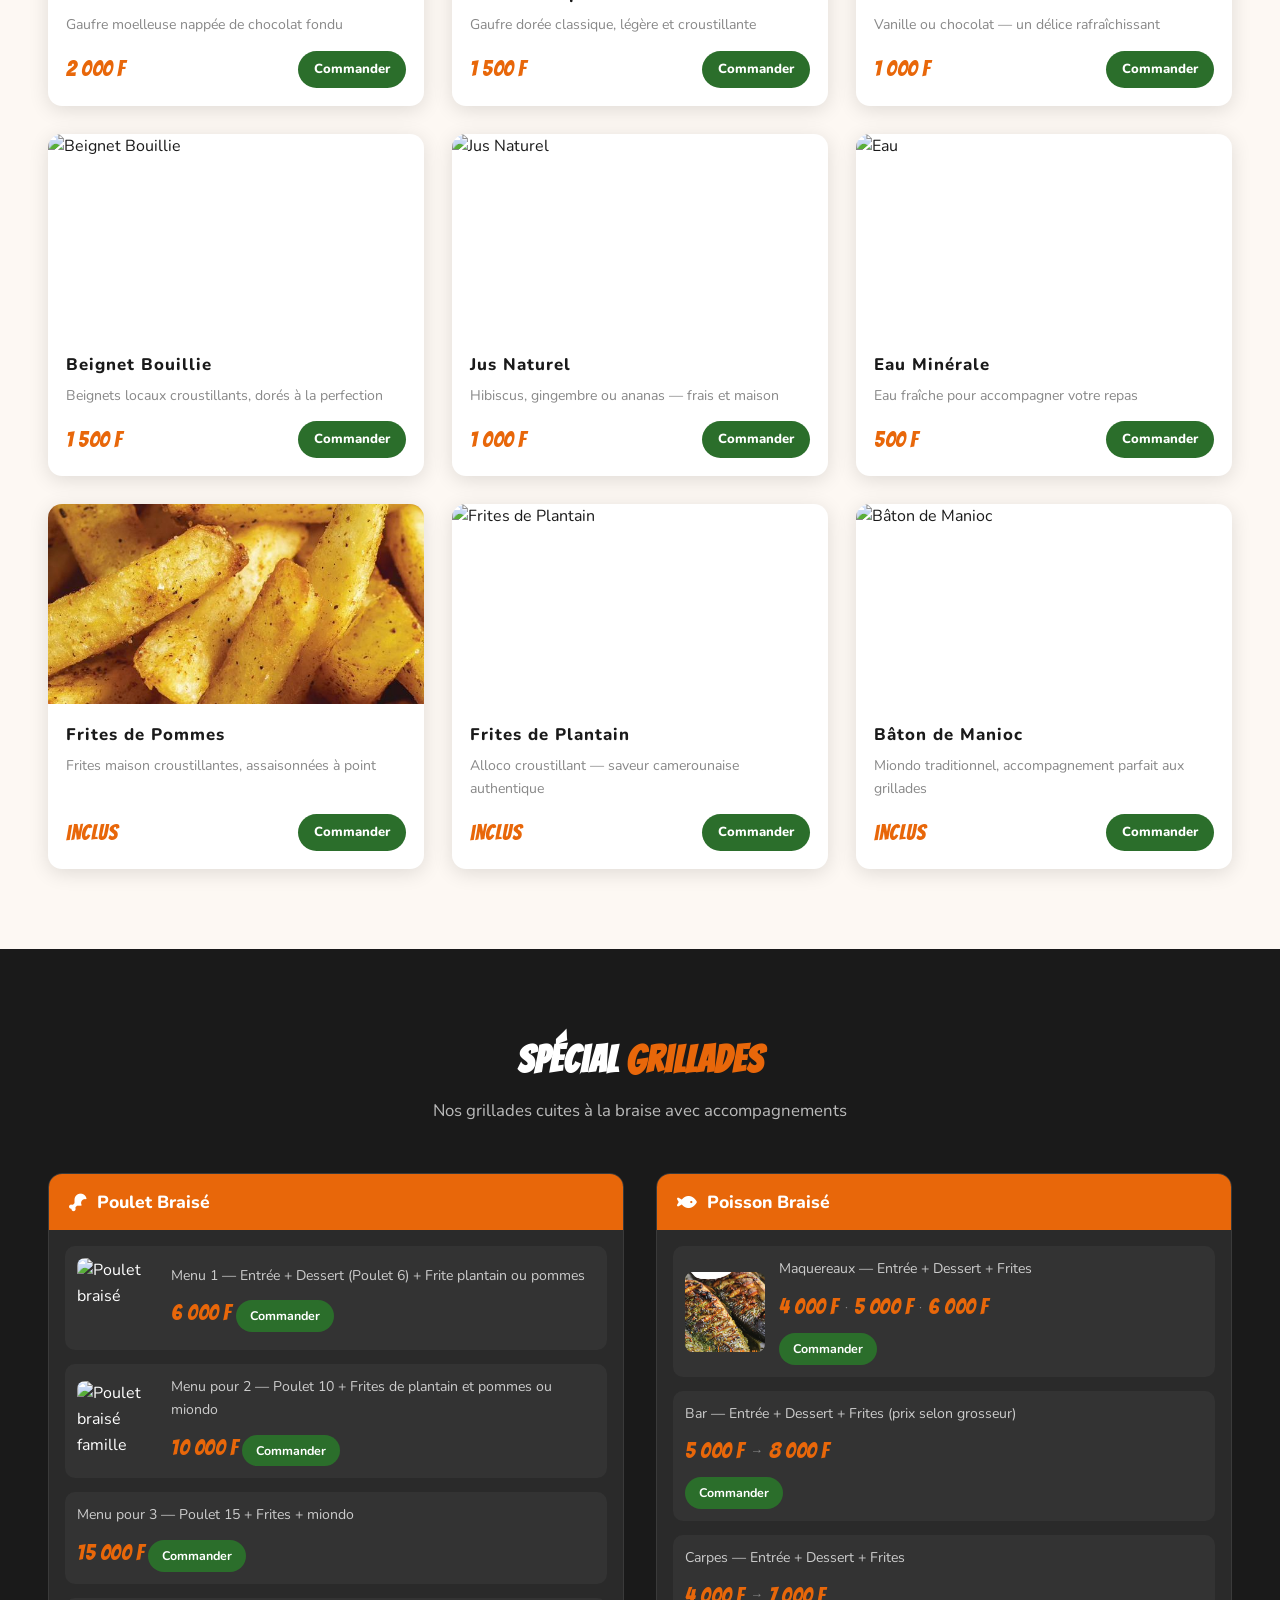
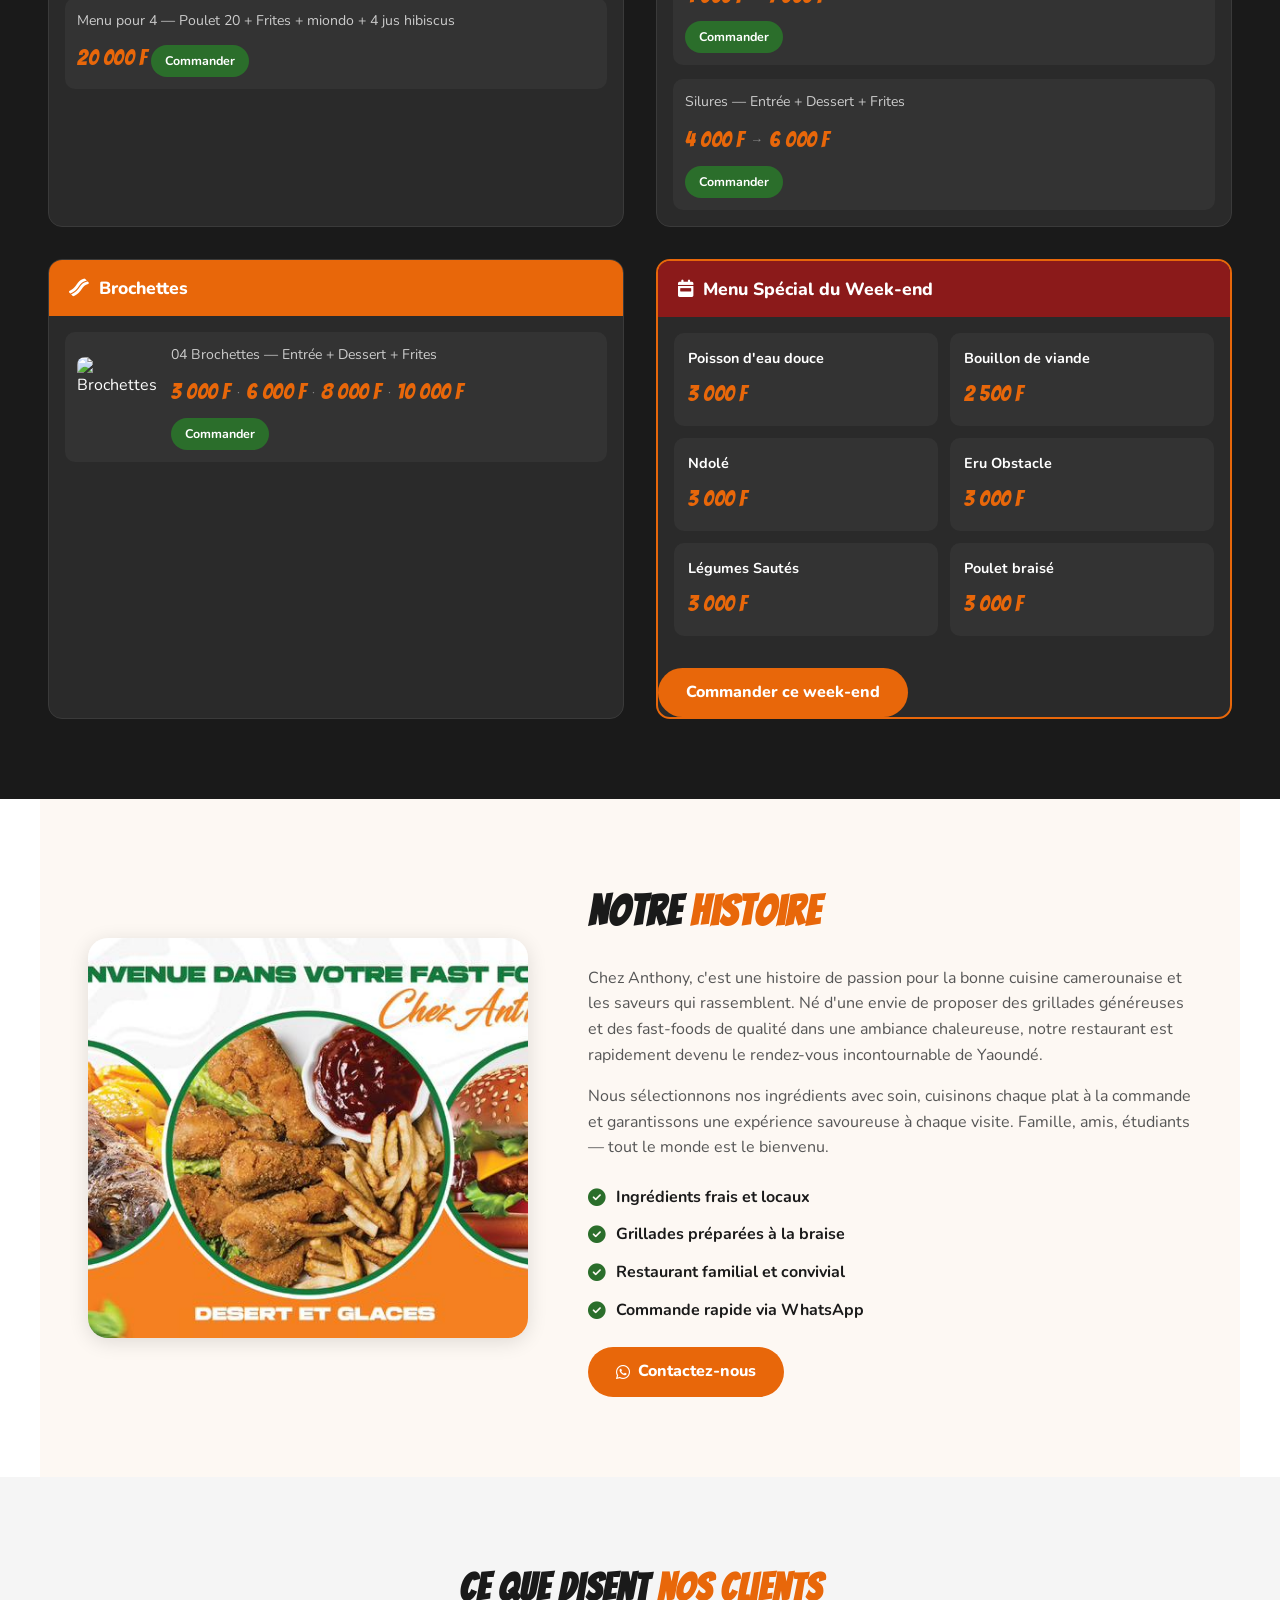
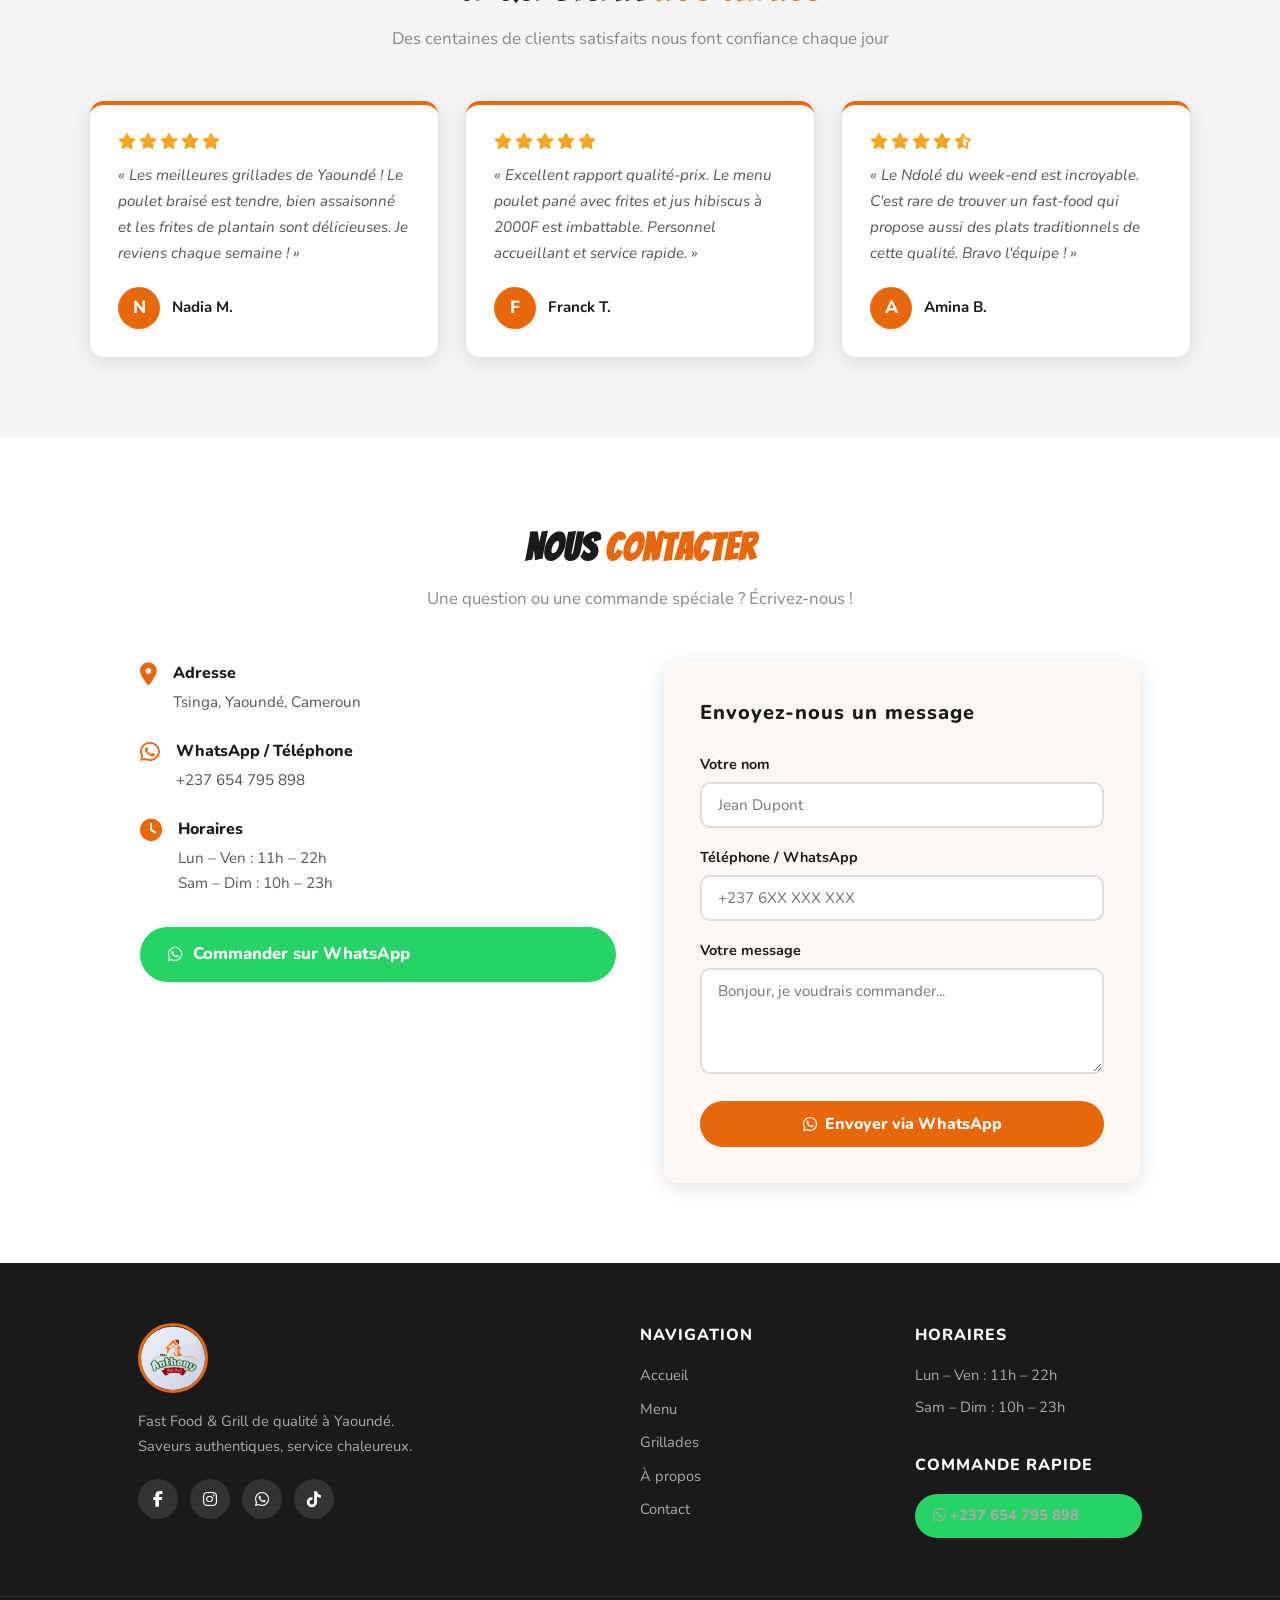
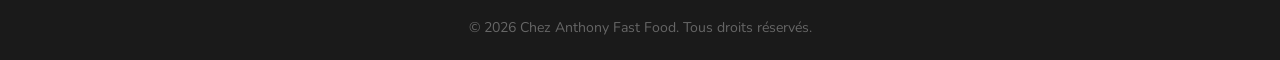
==== commit a6d3de8c: "Updated webpage" ====
--- a/Restaurant/index.html
+++ b/Restaurant/index.html
@@ -1,730 +1,1079 @@
-<!DOCTYPE html>
-<html lang="en">
+<!doctype html>
+<html lang="fr">
   <head>
     <meta charset="UTF-8" />
     <meta name="viewport" content="width=device-width, initial-scale=1.0" />
-    <title>chezAnthony - Premium Burgers & Shakes</title>
-    <script src="https://cdn.tailwindcss.com"></script>
+    <title>Chez Anthony - Fast Food & Grill</title>
+    <link rel="stylesheet" href="style.css" />
     <link
       rel="stylesheet"
       href="https://cdnjs.cloudflare.com/ajax/libs/font-awesome/6.4.0/css/all.min.css"
     />
-    <link rel="stylesheet" href="test.css" />
+    <link
+      href="https://fonts.googleapis.com/css2?family=Bangers&family=Nunito:wght@400;600;700;800&display=swap"
+      rel="stylesheet"
+    />
   </head>
-  <body class="font-sans bg-gray-50 text-gray-800">
-    <!-- Header/Navigation -->
-    <header class="fixed w-full bg-white shadow-md z-50">
-      <div
-        class="container mx-auto px-4 py-3 flex justify-between items-center"
+  <body>
+    <!-- ===== EN-TÊTE / HEADER ===== -->
+    <header id="header">
+      <div class="header-inner">
+        <div class="logo">
+          <img
+            src="IMG-20260521-WA0100.jpg"
+            alt="Logo Chez Anthony"
+            class="logo-img"
+          />
+        </div>
+
+        <nav id="nav">
+          <a href="#accueil">Accueil</a>
+          <a href="#menu">Menu</a>
+          <a href="#grillades">Grillades</a>
+          <a href="#apropos">À propos</a>
+          <a href="#contact">Contact</a>
+        </nav>
+
+        <a
+          href="https://wa.me/237654795898"
+          target="_blank"
+          class="btn-commander"
+        >
+          <i class="fab fa-whatsapp"></i> Commander
+        </a>
+
+        <button id="burger-btn" aria-label="Menu mobile">
+          <span></span>
+          <span></span>
+          <span></span>
+        </button>
+      </div>
+    </header>
+
+    <!-- Mobile Nav -->
+    <div id="mobile-nav">
+      <a href="#accueil">Accueil</a>
+      <a href="#menu">Menu</a>
+      <a href="#grillades">Grillades</a>
+      <a href="#apropos">À propos</a>
+      <a href="#contact">Contact</a>
+      <a
+        href="https://wa.me/237654795898"
+        target="_blank"
+        class="btn-commander-mobile"
       >
-        <div class="flex items-center">
-          <i class="fas fa-hamburger text-3xl text-amber-500 mr-2"></i>
-          <h1 class="text-2xl font-bold text-gray-800">
-            chez<span class="text-amber-500">Anthony</span>
-          </h1>
-        </div>
-
-        <!-- Desktop Navigation -->
-        <nav class="hidden md:flex space-x-8">
+        <i class="fab fa-whatsapp"></i> Commander sur WhatsApp
+      </a>
+    </div>
+
+    <!-- ===== HERO ===== -->
+    <section id="accueil" class="hero">
+      <div class="hero-overlay"></div>
+      <div class="hero-content">
+        <p class="hero-tag">Fast Food & Grill à Yaoundé</p>
+        <h1>Bienvenue chez<br /><span class="accent">Anthony</span></h1>
+        <p class="hero-desc">
+          Grillades, poulets, burgers et saveurs locales — préparés avec amour
+          et des ingrédients frais.
+        </p>
+        <div class="hero-btns">
+          <a href="#menu" class="btn-primary">Voir le menu</a>
           <a
-            href="#home"
-            class="text-gray-800 hover:text-amber-500 font-medium transition"
-            >Home</a
+            href="https://wa.me/237654795898"
+            target="_blank"
+            class="btn-whatsapp"
           >
+            <i class="fab fa-whatsapp"></i> Commander maintenant
+          </a>
+        </div>
+      </div>
+      <div class="hero-image">
+        <img src="IMG-20251103-WA0097.jpg" alt="Burger Délicieux" />
+      </div>
+    </section>
+
+    <!-- ===== CHIFFRES / STATS ===== -->
+    <section class="stats">
+      <div class="stat-item">
+        <i class="fas fa-utensils"></i>
+        <strong>+500</strong>
+        <span>Plats servis / jour</span>
+      </div>
+      <div class="stat-item">
+        <i class="fas fa-star"></i>
+        <strong>4.9/5</strong>
+        <span>Satisfaction client</span>
+      </div>
+      <div class="stat-item">
+        <i class="fas fa-fire-alt"></i>
+        <strong>100%</strong>
+        <span>Ingrédients frais</span>
+      </div>
+      <div class="stat-item">
+        <i class="fab fa-whatsapp"></i>
+        <strong>Livraison</strong>
+        <span>Via WhatsApp</span>
+      </div>
+    </section>
+
+    <!-- ===== MENU PRINCIPAL ===== -->
+    <section id="menu" class="section-menu">
+      <div class="section-header">
+        <h2>Notre <span class="accent">Menu</span></h2>
+        <p>Des saveurs authentiques pour tous les goûts</p>
+      </div>
+
+      <!-- Filtres de catégorie -->
+      <div class="menu-filters">
+        <button class="filter-btn active" data-cat="tous">Tous</button>
+        <button class="filter-btn" data-cat="poulet">Poulet</button>
+        <button class="filter-btn" data-cat="burgers">Burgers</button>
+        <button class="filter-btn" data-cat="salades">Salades</button>
+        <button class="filter-btn" data-cat="desserts">
+          Desserts & Glaces
+        </button>
+        <button class="filter-btn" data-cat="boissons">Boissons</button>
+        <button class="filter-btn" data-cat="garnitures">Garnitures</button>
+      </div>
+
+      <!-- Grille de plats -->
+      <div class="menu-grid" id="menu-grid">
+        <!-- POULET -->
+        <div class="menu-card" data-cat="poulet">
+          <div class="menu-card-img">
+            <img src="IMG-20251103-WA0094.jpg" alt="Fried Chicken" />
+            <span class="badge">Populaire</span>
+          </div>
+          <div class="menu-card-body">
+            <h3>Fried Chicken</h3>
+            <p>Poulet pané croustillant servi avec sauce maison</p>
+            <div class="menu-card-footer">
+              <span class="price">2 000 F</span>
+              <a
+                href="https://wa.me/237654795898?text=Bonjour,%20je%20voudrais%20commander%20du%20Fried%20Chicken"
+                target="_blank"
+                class="btn-order"
+                >Commander</a
+              >
+            </div>
+          </div>
+        </div>
+
+        <div class="menu-card" data-cat="poulet">
+          <div class="menu-card-img">
+            <img
+              src="https://images.unsplash.com/photo-1598103442097-8b74394b95c3?w=600&q=80"
+              alt="Poulet DG"
+            />
+          </div>
+          <div class="menu-card-body">
+            <h3>Poulet DG</h3>
+            <p>Poulet mijoté aux légumes, plantain et épices locales</p>
+            <div class="menu-card-footer">
+              <span class="price">3 000 F</span>
+              <a
+                href="https://wa.me/237654795898?text=Bonjour,%20je%20voudrais%20commander%20du%20Poulet%20DG"
+                target="_blank"
+                class="btn-order"
+                >Commander</a
+              >
+            </div>
+          </div>
+        </div>
+
+        <div class="menu-card" data-cat="poulet">
+          <div class="menu-card-img">
+            <img
+              src="https://images.unsplash.com/photo-1567529692333-de9fd6772897?w=600&q=80"
+              alt="Poulet pané 1 pièce"
+            />
+          </div>
+          <div class="menu-card-body">
+            <h3>1 Pièce Poulet Pané + Frites + Jus</h3>
+            <p>Une pièce de poulet pané, frites de pommes et jus hibiscus</p>
+            <div class="menu-card-footer">
+              <span class="price">2 000 F</span>
+              <a
+                href="https://wa.me/237654795898?text=Bonjour,%20je%20voudrais%20commander%20le%20menu%201%20pi%C3%A8ce%20poulet%20pan%C3%A9"
+                target="_blank"
+                class="btn-order"
+                >Commander</a
+              >
+            </div>
+          </div>
+        </div>
+
+        <div class="menu-card" data-cat="poulet">
+          <div class="menu-card-img">
+            <img
+              src="https://images.unsplash.com/photo-1562967914-608f82629710?w=600&q=80"
+              alt="Poulet pané 2 pièces"
+            />
+          </div>
+          <div class="menu-card-body">
+            <h3>2 Pièces Poulet Pané + Frites + Jus</h3>
+            <p>Deux pièces de poulet pané, frites et jus hibiscus</p>
+            <div class="menu-card-footer">
+              <span class="price">3 000 F</span>
+              <a
+                href="https://wa.me/237654795898?text=Bonjour,%20je%20voudrais%20commander%20le%20menu%202%20pi%C3%A8ces%20poulet%20pan%C3%A9"
+                target="_blank"
+                class="btn-order"
+                >Commander</a
+              >
+            </div>
+          </div>
+        </div>
+
+        <div class="menu-card" data-cat="poulet">
+          <div class="menu-card-img">
+            <img
+              src="https://images.unsplash.com/photo-1626645738196-c2a7c87a8f58?w=600&q=80"
+              alt="Mega poulet 4 pièces"
+            />
+            <span class="badge badge-green">Meilleur deal</span>
+          </div>
+          <div class="menu-card-body">
+            <h3>Méga Menu 4 Pièces + Frites + Jus</h3>
+            <p>Quatre pièces de poulet pané, frites et jus hibiscus</p>
+            <div class="menu-card-footer">
+              <span class="price">4 000 F</span>
+              <a
+                href="https://wa.me/237654795898?text=Bonjour,%20je%20voudrais%20commander%20le%20m%C3%A9ga%20menu%204%20pi%C3%A8ces"
+                target="_blank"
+                class="btn-order"
+                >Commander</a
+              >
+            </div>
+          </div>
+        </div>
+
+        <!-- BURGERS -->
+        <div class="menu-card" data-cat="burgers">
+          <div class="menu-card-img">
+            <img src="IMG-20251103-WA0097.jpg" alt="Hamburger au Poulet" />
+            <span class="badge">Best-seller</span>
+          </div>
+          <div class="menu-card-body">
+            <h3>Hamburger Parfumé au Poulet + Frites</h3>
+            <p>Burger au poulet grillé, légumes frais et frites de pommes</p>
+            <div class="menu-card-footer">
+              <span class="price">2 500 F</span>
+              <a
+                href="https://wa.me/237654795898?text=Bonjour,%20je%20voudrais%20commander%20un%20Hamburger%20Parfum%C3%A9%20au%20Poulet"
+                target="_blank"
+                class="btn-order"
+                >Commander</a
+              >
+            </div>
+          </div>
+        </div>
+
+        <div class="menu-card" data-cat="burgers">
+          <div class="menu-card-img">
+            <img
+              src="https://images.unsplash.com/photo-1550547660-d9450f859349?w=600&q=80"
+              alt="Hamburger viande"
+            />
+          </div>
+          <div class="menu-card-body">
+            <h3>Hamburger à la Viande + Frites</h3>
+            <p>Burger juteux à la viande frite avec frites de pommes</p>
+            <div class="menu-card-footer">
+              <span class="price">2 000 F</span>
+              <a
+                href="https://wa.me/237654795898?text=Bonjour,%20je%20voudrais%20commander%20un%20Hamburger%20%C3%A0%20la%20Viande"
+                target="_blank"
+                class="btn-order"
+                >Commander</a
+              >
+            </div>
+          </div>
+        </div>
+
+        <div class="menu-card" data-cat="burgers">
+          <div class="menu-card-img">
+            <img
+              src="https://images.unsplash.com/photo-1553979459-d2229ba7433b?w=600&q=80"
+              alt="Hamburger simple"
+            />
+          </div>
+          <div class="menu-card-body">
+            <h3>Hamburger Simple</h3>
+            <p>Le classique : pain moelleux, steak, sauce et légumes</p>
+            <div class="menu-card-footer">
+              <span class="price">1 500 F</span>
+              <a
+                href="https://wa.me/237654795898?text=Bonjour,%20je%20voudrais%20commander%20un%20Hamburger%20Simple"
+                target="_blank"
+                class="btn-order"
+                >Commander</a
+              >
+            </div>
+          </div>
+        </div>
+
+        <!-- SALADES -->
+        <div class="menu-card" data-cat="salades">
+          <div class="menu-card-img">
+            <img
+              src="https://images.unsplash.com/photo-1512621776951-a57141f2eefd?w=600&q=80"
+              alt="Salade Frais"
+            />
+          </div>
+          <div class="menu-card-body">
+            <h3>Salade Fraîche</h3>
+            <p>Salade composée de légumes frais de saison</p>
+            <div class="menu-card-footer">
+              <span class="price">2 500 F</span>
+              <a
+                href="https://wa.me/237654795898?text=Bonjour,%20je%20voudrais%20commander%20une%20Salade%20Fra%C3%AEche"
+                target="_blank"
+                class="btn-order"
+                >Commander</a
+              >
+            </div>
+          </div>
+        </div>
+
+        <div class="menu-card" data-cat="salades">
+          <div class="menu-card-img">
+            <img
+              src="https://images.unsplash.com/photo-1540420773420-3366772f4999?w=600&q=80"
+              alt="Salade Mexicaine"
+            />
+          </div>
+          <div class="menu-card-body">
+            <h3>Salade Mexicaine</h3>
+            <p>Haricots, maïs, tomates, épices et vinaigrette piquante</p>
+            <div class="menu-card-footer">
+              <span class="price">2 000 F</span>
+              <a
+                href="https://wa.me/237654795898?text=Bonjour,%20je%20voudrais%20commander%20une%20Salade%20Mexicaine"
+                target="_blank"
+                class="btn-order"
+                >Commander</a
+              >
+            </div>
+          </div>
+        </div>
+
+        <div class="menu-card" data-cat="salades">
+          <div class="menu-card-img">
+            <img
+              src="https://images.unsplash.com/photo-1498837167922-ddd27525d352?w=600&q=80"
+              alt="Salade Crudités"
+            />
+          </div>
+          <div class="menu-card-body">
+            <h3>Salade de Crudités</h3>
+            <p>Assortiment de légumes crus, vinaigrette maison</p>
+            <div class="menu-card-footer">
+              <span class="price">1 500 F</span>
+              <a
+                href="https://wa.me/237654795898?text=Bonjour,%20je%20voudrais%20commander%20une%20Salade%20de%20Crudités"
+                target="_blank"
+                class="btn-order"
+                >Commander</a
+              >
+            </div>
+          </div>
+        </div>
+
+        <div class="menu-card" data-cat="salades">
+          <div class="menu-card-img">
+            <img
+              src="https://images.unsplash.com/photo-1473093295043-cdd812d0e601?w=600&q=80"
+              alt="Avocat aux oeufs"
+            />
+          </div>
+          <div class="menu-card-body">
+            <h3>Avocat aux Œufs Durs</h3>
+            <p>Demi-avocats garnis d'œufs durs, assaisonnés avec soin</p>
+            <div class="menu-card-footer">
+              <span class="price">à voir</span>
+              <a
+                href="https://wa.me/237654795898?text=Bonjour,%20je%20voudrais%20commander%20Avocat%20aux%20%C5%92ufs%20Durs"
+                target="_blank"
+                class="btn-order"
+                >Commander</a
+              >
+            </div>
+          </div>
+        </div>
+
+        <!-- DESSERTS -->
+        <div class="menu-card" data-cat="desserts">
+          <div class="menu-card-img">
+            <img
+              src="https://images.unsplash.com/photo-1558961363-fa8fdf82db35?w=600&q=80"
+              alt="Gaufre Chocolat"
+            />
+          </div>
+          <div class="menu-card-body">
+            <h3>Gaufre Chocolat</h3>
+            <p>Gaufre moelleuse nappée de chocolat fondu</p>
+            <div class="menu-card-footer">
+              <span class="price">2 000 F</span>
+              <a
+                href="https://wa.me/237654795898?text=Bonjour,%20je%20voudrais%20commander%20une%20Gaufre%20Chocolat"
+                target="_blank"
+                class="btn-order"
+                >Commander</a
+              >
+            </div>
+          </div>
+        </div>
+
+        <div class="menu-card" data-cat="desserts">
+          <div class="menu-card-img">
+            <img
+              src="https://images.unsplash.com/photo-1562376552-0d160a2f238d?w=600&q=80"
+              alt="Gaufre Simple"
+            />
+          </div>
+          <div class="menu-card-body">
+            <h3>Gaufre Simple</h3>
+            <p>Gaufre dorée classique, légère et croustillante</p>
+            <div class="menu-card-footer">
+              <span class="price">1 500 F</span>
+              <a
+                href="https://wa.me/237654795898?text=Bonjour,%20je%20voudrais%20commander%20une%20Gaufre%20Simple"
+                target="_blank"
+                class="btn-order"
+                >Commander</a
+              >
+            </div>
+          </div>
+        </div>
+
+        <div class="menu-card" data-cat="desserts">
+          <div class="menu-card-img">
+            <img
+              src="https://images.unsplash.com/photo-1576506295286-5cda18df43e7?w=600&q=80"
+              alt="Glace Cornet"
+            />
+          </div>
+          <div class="menu-card-body">
+            <h3>Glace Cornet</h3>
+            <p>Vanille ou chocolat — un délice rafraîchissant</p>
+            <div class="menu-card-footer">
+              <span class="price">1 000 F</span>
+              <a
+                href="https://wa.me/237654795898?text=Bonjour,%20je%20voudrais%20commander%20une%20Glace%20Cornet"
+                target="_blank"
+                class="btn-order"
+                >Commander</a
+              >
+            </div>
+          </div>
+        </div>
+
+        <div class="menu-card" data-cat="desserts">
+          <div class="menu-card-img">
+            <img
+              src="https://images.unsplash.com/photo-1608039829572-78524f79c4c7?w=600&q=80"
+              alt="Beignet Bouillie"
+            />
+          </div>
+          <div class="menu-card-body">
+            <h3>Beignet Bouillie</h3>
+            <p>Beignets locaux croustillants, dorés à la perfection</p>
+            <div class="menu-card-footer">
+              <span class="price">1 500 F</span>
+              <a
+                href="https://wa.me/237654795898?text=Bonjour,%20je%20voudrais%20commander%20des%20Beignets%20Bouillie"
+                target="_blank"
+                class="btn-order"
+                >Commander</a
+              >
+            </div>
+          </div>
+        </div>
+
+        <!-- BOISSONS -->
+        <div class="menu-card" data-cat="boissons">
+          <div class="menu-card-img">
+            <img
+              src="https://images.unsplash.com/photo-1556679343-c7306c1976bc?w=600&q=80"
+              alt="Jus Naturel"
+            />
+          </div>
+          <div class="menu-card-body">
+            <h3>Jus Naturel</h3>
+            <p>Hibiscus, gingembre ou ananas — frais et maison</p>
+            <div class="menu-card-footer">
+              <span class="price">1 000 F</span>
+              <a
+                href="https://wa.me/237654795898?text=Bonjour,%20je%20voudrais%20commander%20un%20Jus%20Naturel"
+                target="_blank"
+                class="btn-order"
+                >Commander</a
+              >
+            </div>
+          </div>
+        </div>
+
+        <div class="menu-card" data-cat="boissons">
+          <div class="menu-card-img">
+            <img
+              src="https://images.unsplash.com/photo-1548839140-29a749e1cf4d?w=600&q=80"
+              alt="Eau"
+            />
+          </div>
+          <div class="menu-card-body">
+            <h3>Eau Minérale</h3>
+            <p>Eau fraîche pour accompagner votre repas</p>
+            <div class="menu-card-footer">
+              <span class="price">500 F</span>
+              <a
+                href="https://wa.me/237654795898?text=Bonjour,%20je%20voudrais%20commander%20de%20l%27eau"
+                target="_blank"
+                class="btn-order"
+                >Commander</a
+              >
+            </div>
+          </div>
+        </div>
+
+        <!-- GARNITURES -->
+        <div class="menu-card" data-cat="garnitures">
+          <div class="menu-card-img">
+            <img src="IMG-20251103-WA0099.jpg" alt="Frites de Pommes" />
+          </div>
+          <div class="menu-card-body">
+            <h3>Frites de Pommes</h3>
+            <p>Frites maison croustillantes, assaisonnées à point</p>
+            <div class="menu-card-footer">
+              <span class="price">inclus</span>
+              <a
+                href="https://wa.me/237654795898?text=Bonjour,%20je%20voudrais%20commander%20des%20Frites%20de%20Pommes"
+                target="_blank"
+                class="btn-order"
+                >Commander</a
+              >
+            </div>
+          </div>
+        </div>
+
+        <div class="menu-card" data-cat="garnitures">
+          <div class="menu-card-img">
+            <img
+              src="https://images.unsplash.com/photo-1574484284002-952d92456975?w=600&q=80"
+              alt="Frites de Plantain"
+            />
+          </div>
+          <div class="menu-card-body">
+            <h3>Frites de Plantain</h3>
+            <p>Alloco croustillant — saveur camerounaise authentique</p>
+            <div class="menu-card-footer">
+              <span class="price">inclus</span>
+              <a
+                href="https://wa.me/237654795898?text=Bonjour,%20je%20voudrais%20commander%20des%20Frites%20de%20Plantain"
+                target="_blank"
+                class="btn-order"
+                >Commander</a
+              >
+            </div>
+          </div>
+        </div>
+
+        <div class="menu-card" data-cat="garnitures">
+          <div class="menu-card-img">
+            <img
+              src="https://images.unsplash.com/photo-1513185158878-8d8c2a2a3da3?w=600&q=80"
+              alt="Bâton de Manioc"
+            />
+          </div>
+          <div class="menu-card-body">
+            <h3>Bâton de Manioc</h3>
+            <p>Miondo traditionnel, accompagnement parfait aux grillades</p>
+            <div class="menu-card-footer">
+              <span class="price">inclus</span>
+              <a
+                href="https://wa.me/237654795898?text=Bonjour,%20je%20voudrais%20commander%20du%20B%C3%A2ton%20de%20Manioc"
+                target="_blank"
+                class="btn-order"
+                >Commander</a
+              >
+            </div>
+          </div>
+        </div>
+      </div>
+      <!-- /menu-grid -->
+    </section>
+
+    <!-- ===== SECTION GRILLADES ===== -->
+    <section id="grillades" class="section-grillades">
+      <div class="section-header">
+        <h2>Spécial <span class="accent">Grillades</span></h2>
+        <p>Nos grillades cuites à la braise avec accompagnements</p>
+      </div>
+
+      <div class="grillades-grid">
+        <!-- Poulet braisé menus -->
+        <div class="grillade-category">
+          <div class="grillade-category-title">
+            <i class="fas fa-drumstick-bite"></i> Poulet Braisé
+          </div>
+          <div class="grillade-items">
+            <div class="grillade-row">
+              <div class="grillade-img-wrap">
+                <img
+                  src="https://images.unsplash.com/photo-1598103442097-8b74394b95c3?w=400&q=80"
+                  alt="Poulet braisé"
+                />
+              </div>
+              <div class="grillade-info">
+                <p>
+                  Menu 1 — Entrée + Dessert (Poulet 6) + Frite plantain ou
+                  pommes
+                </p>
+                <span class="price">6 000 F</span>
+                <a
+                  href="https://wa.me/237654795898?text=Bonjour,%20je%20voudrais%20commander%20Menu%201%20Poulet%20Braisé"
+                  target="_blank"
+                  class="btn-order-sm"
+                  >Commander</a
+                >
+              </div>
+            </div>
+            <div class="grillade-row">
+              <div class="grillade-img-wrap">
+                <img
+                  src="https://images.unsplash.com/photo-1567529692333-de9fd6772897?w=400&q=80"
+                  alt="Poulet braisé famille"
+                />
+              </div>
+              <div class="grillade-info">
+                <p>
+                  Menu pour 2 — Poulet 10 + Frites de plantain et pommes ou
+                  miondo
+                </p>
+                <span class="price">10 000 F</span>
+                <a
+                  href="https://wa.me/237654795898?text=Bonjour,%20je%20voudrais%20commander%20Menu%20pour%202%20Poulet%20Braisé"
+                  target="_blank"
+                  class="btn-order-sm"
+                  >Commander</a
+                >
+              </div>
+            </div>
+            <div class="grillade-row">
+              <div class="grillade-info">
+                <p>Menu pour 3 — Poulet 15 + Frites + miondo</p>
+                <span class="price">15 000 F</span>
+                <a
+                  href="https://wa.me/237654795898?text=Bonjour,%20je%20voudrais%20commander%20Menu%20pour%203%20Poulet%20Braisé"
+                  target="_blank"
+                  class="btn-order-sm"
+                  >Commander</a
+                >
+              </div>
+            </div>
+            <div class="grillade-row">
+              <div class="grillade-info">
+                <p>
+                  Menu pour 4 — Poulet 20 + Frites + miondo + 4 jus hibiscus
+                </p>
+                <span class="price">20 000 F</span>
+                <a
+                  href="https://wa.me/237654795898?text=Bonjour,%20je%20voudrais%20commander%20Menu%20pour%204%20Poulet%20Braisé"
+                  target="_blank"
+                  class="btn-order-sm"
+                  >Commander</a
+                >
+              </div>
+            </div>
+          </div>
+        </div>
+
+        <!-- Poisson braisé -->
+        <div class="grillade-category">
+          <div class="grillade-category-title">
+            <i class="fas fa-fish"></i> Poisson Braisé
+          </div>
+          <div class="grillade-items">
+            <div class="grillade-row">
+              <div class="grillade-img-wrap">
+                <img src="IMG-20251103-WA0098.jpg" alt="Poisson braisé" />
+              </div>
+              <div class="grillade-info">
+                <p>Maquereaux — Entrée + Dessert + Frites</p>
+                <div class="price-range">
+                  <span class="price">4 000 F</span>
+                  <span class="price-sep">·</span>
+                  <span class="price">5 000 F</span>
+                  <span class="price-sep">·</span>
+                  <span class="price">6 000 F</span>
+                </div>
+                <a
+                  href="https://wa.me/237654795898?text=Bonjour,%20je%20voudrais%20commander%20des%20Maquereaux%20Braisés"
+                  target="_blank"
+                  class="btn-order-sm"
+                  >Commander</a
+                >
+              </div>
+            </div>
+            <div class="grillade-row">
+              <div class="grillade-info">
+                <p>Bar — Entrée + Dessert + Frites (prix selon grosseur)</p>
+                <div class="price-range">
+                  <span class="price">5 000 F</span>
+                  <span class="price-sep">→</span>
+                  <span class="price">8 000 F</span>
+                </div>
+                <a
+                  href="https://wa.me/237654795898?text=Bonjour,%20je%20voudrais%20commander%20du%20Bar%20Braisé"
+                  target="_blank"
+                  class="btn-order-sm"
+                  >Commander</a
+                >
+              </div>
+            </div>
+            <div class="grillade-row">
+              <div class="grillade-info">
+                <p>Carpes — Entrée + Dessert + Frites</p>
+                <div class="price-range">
+                  <span class="price">4 000 F</span>
+                  <span class="price-sep">→</span>
+                  <span class="price">7 000 F</span>
+                </div>
+                <a
+                  href="https://wa.me/237654795898?text=Bonjour,%20je%20voudrais%20commander%20des%20Carpes%20Braisées"
+                  target="_blank"
+                  class="btn-order-sm"
+                  >Commander</a
+                >
+              </div>
+            </div>
+            <div class="grillade-row">
+              <div class="grillade-info">
+                <p>Silures — Entrée + Dessert + Frites</p>
+                <div class="price-range">
+                  <span class="price">4 000 F</span>
+                  <span class="price-sep">→</span>
+                  <span class="price">6 000 F</span>
+                </div>
+                <a
+                  href="https://wa.me/237654795898?text=Bonjour,%20je%20voudrais%20commander%20des%20Silures%20Braisés"
+                  target="_blank"
+                  class="btn-order-sm"
+                  >Commander</a
+                >
+              </div>
+            </div>
+          </div>
+        </div>
+
+        <!-- Brochettes -->
+        <div class="grillade-category">
+          <div class="grillade-category-title">
+            <i class="fas fa-bacon"></i> Brochettes
+          </div>
+          <div class="grillade-items">
+            <div class="grillade-row">
+              <div class="grillade-img-wrap">
+                <img
+                  src="https://images.unsplash.com/photo-1529193591184-b1d58069ecdd?w=400&q=80"
+                  alt="Brochettes"
+                />
+              </div>
+              <div class="grillade-info">
+                <p>04 Brochettes — Entrée + Dessert + Frites</p>
+                <div class="price-range">
+                  <span class="price">3 000 F</span>
+                  <span class="price-sep">·</span>
+                  <span class="price">6 000 F</span>
+                  <span class="price-sep">·</span>
+                  <span class="price">8 000 F</span>
+                  <span class="price-sep">·</span>
+                  <span class="price">10 000 F</span>
+                </div>
+                <a
+                  href="https://wa.me/237654795898?text=Bonjour,%20je%20voudrais%20commander%20des%20Brochettes"
+                  target="_blank"
+                  class="btn-order-sm"
+                  >Commander</a
+                >
+              </div>
+            </div>
+          </div>
+        </div>
+
+        <!-- Menu du weekend -->
+        <div class="grillade-category weekend-card">
+          <div class="grillade-category-title">
+            <i class="fas fa-calendar-week"></i> Menu Spécial du Week-end
+          </div>
+          <div class="weekend-grid">
+            <div class="weekend-item">
+              <strong>Poisson d'eau douce</strong>
+              <span class="price">3 000 F</span>
+            </div>
+            <div class="weekend-item">
+              <strong>Bouillon de viande</strong>
+              <span class="price">2 500 F</span>
+            </div>
+            <div class="weekend-item">
+              <strong>Ndolé</strong>
+              <span class="price">3 000 F</span>
+            </div>
+            <div class="weekend-item">
+              <strong>Eru Obstacle</strong>
+              <span class="price">3 000 F</span>
+            </div>
+            <div class="weekend-item">
+              <strong>Légumes Sautés</strong>
+              <span class="price">3 000 F</span>
+            </div>
+            <div class="weekend-item">
+              <strong>Poulet braisé</strong>
+              <span class="price">3 000 F</span>
+            </div>
+          </div>
           <a
-            href="#menu"
-            class="text-gray-800 hover:text-amber-500 font-medium transition"
-            >Menu</a
+            href="https://wa.me/237654795898?text=Bonjour,%20je%20voudrais%20voir%20le%20menu%20du%20week-end"
+            target="_blank"
+            class="btn-primary"
+            style="display: inline-block; margin-top: 1rem"
+            >Commander ce week-end</a
           >
+        </div>
+      </div>
+      <!-- /grillades-grid -->
+    </section>
+
+    <!-- ===== À PROPOS ===== -->
+    <section id="apropos" class="section-apropos">
+      <div class="apropos-image">
+        <img src="IMG-20251103-WA0095.jpg" alt="Chez Anthony Fast Food" />
+      </div>
+      <div class="apropos-content">
+        <h2>Notre <span class="accent">Histoire</span></h2>
+        <p>
+          Chez Anthony, c'est une histoire de passion pour la bonne cuisine
+          camerounaise et les saveurs qui rassemblent. Né d'une envie de
+          proposer des grillades généreuses et des fast-foods de qualité dans
+          une ambiance chaleureuse, notre restaurant est rapidement devenu le
+          rendez-vous incontournable de Yaoundé.
+        </p>
+        <p>
+          Nous sélectionnons nos ingrédients avec soin, cuisinons chaque plat à
+          la commande et garantissons une expérience savoureuse à chaque visite.
+          Famille, amis, étudiants — tout le monde est le bienvenu.
+        </p>
+        <ul class="apropos-list">
+          <li>
+            <i class="fas fa-check-circle"></i> Ingrédients frais et locaux
+          </li>
+          <li>
+            <i class="fas fa-check-circle"></i> Grillades préparées à la braise
+          </li>
+          <li>
+            <i class="fas fa-check-circle"></i> Restaurant familial et convivial
+          </li>
+          <li>
+            <i class="fas fa-check-circle"></i> Commande rapide via WhatsApp
+          </li>
+        </ul>
+        <a
+          href="https://wa.me/237654795898"
+          target="_blank"
+          class="btn-primary"
+        >
+          <i class="fab fa-whatsapp"></i> Contactez-nous
+        </a>
+      </div>
+    </section>
+
+    <!-- ===== AVIS CLIENTS ===== -->
+    <section class="section-avis">
+      <div class="section-header">
+        <h2>Ce que disent <span class="accent">nos clients</span></h2>
+        <p>
+          Des centaines de clients satisfaits nous font confiance chaque jour
+        </p>
+      </div>
+
+      <div class="avis-grid">
+        <div class="avis-card">
+          <div class="stars">
+            <i class="fas fa-star"></i><i class="fas fa-star"></i>
+            <i class="fas fa-star"></i><i class="fas fa-star"></i>
+            <i class="fas fa-star"></i>
+          </div>
+          <p>
+            « Les meilleures grillades de Yaoundé ! Le poulet braisé est tendre,
+            bien assaisonné et les frites de plantain sont délicieuses. Je
+            reviens chaque semaine ! »
+          </p>
+          <div class="avis-author">
+            <div class="avis-avatar">N</div>
+            <strong>Nadia M.</strong>
+          </div>
+        </div>
+        <div class="avis-card">
+          <div class="stars">
+            <i class="fas fa-star"></i><i class="fas fa-star"></i>
+            <i class="fas fa-star"></i><i class="fas fa-star"></i>
+            <i class="fas fa-star"></i>
+          </div>
+          <p>
+            « Excellent rapport qualité-prix. Le menu poulet pané avec frites et
+            jus hibiscus à 2000F est imbattable. Personnel accueillant et
+            service rapide. »
+          </p>
+          <div class="avis-author">
+            <div class="avis-avatar">F</div>
+            <strong>Franck T.</strong>
+          </div>
+        </div>
+        <div class="avis-card">
+          <div class="stars">
+            <i class="fas fa-star"></i><i class="fas fa-star"></i>
+            <i class="fas fa-star"></i><i class="fas fa-star"></i>
+            <i class="fas fa-star-half-alt"></i>
+          </div>
+          <p>
+            « Le Ndolé du week-end est incroyable. C'est rare de trouver un
+            fast-food qui propose aussi des plats traditionnels de cette
+            qualité. Bravo l'équipe ! »
+          </p>
+          <div class="avis-author">
+            <div class="avis-avatar">A</div>
+            <strong>Amina B.</strong>
+          </div>
+        </div>
+      </div>
+    </section>
+
+    <!-- ===== CONTACT ===== -->
+    <section id="contact" class="section-contact">
+      <div class="section-header">
+        <h2>Nous <span class="accent">Contacter</span></h2>
+        <p>Une question ou une commande spéciale ? Écrivez-nous !</p>
+      </div>
+
+      <div class="contact-grid">
+        <div class="contact-info">
+          <div class="contact-item">
+            <i class="fas fa-map-marker-alt"></i>
+            <div>
+              <h4>Adresse</h4>
+              <p>Tsinga, Yaoundé, Cameroun</p>
+            </div>
+          </div>
+          <div class="contact-item">
+            <i class="fab fa-whatsapp"></i>
+            <div>
+              <h4>WhatsApp / Téléphone</h4>
+              <p>+237 654 795 898</p>
+            </div>
+          </div>
+          <div class="contact-item">
+            <i class="fas fa-clock"></i>
+            <div>
+              <h4>Horaires</h4>
+              <p>Lun – Ven : 11h – 22h</p>
+              <p>Sam – Dim : 10h – 23h</p>
+            </div>
+          </div>
           <a
-            href="#about"
-            class="text-gray-800 hover:text-amber-500 font-medium transition"
-            >About</a
+            href="https://wa.me/237654795898"
+            target="_blank"
+            class="btn-whatsapp-big"
           >
+            <i class="fab fa-whatsapp"></i> Commander sur WhatsApp
+          </a>
+        </div>
+
+        <div class="contact-form-box">
+          <h3>Envoyez-nous un message</h3>
+          <div class="form-group">
+            <label for="nom">Votre nom</label>
+            <input type="text" id="nom" placeholder="Jean Dupont" />
+          </div>
+          <div class="form-group">
+            <label for="tel">Téléphone / WhatsApp</label>
+            <input type="tel" id="tel" placeholder="+237 6XX XXX XXX" />
+          </div>
+          <div class="form-group">
+            <label for="msg">Votre message</label>
+            <textarea
+              id="msg"
+              rows="4"
+              placeholder="Bonjour, je voudrais commander..."
+            ></textarea>
+          </div>
+          <button class="btn-primary btn-full" id="send-btn">
+            <i class="fab fa-whatsapp"></i> Envoyer via WhatsApp
+          </button>
+        </div>
+      </div>
+    </section>
+
+    <!-- ===== FOOTER ===== -->
+    <footer>
+      <div class="footer-inner">
+        <div class="footer-brand">
+          <img
+            src="IMG-20260521-WA0100.jpg"
+            alt="Logo Chez Anthony"
+            class="footer-logo"
+          />
+          <p>
+            Fast Food & Grill de qualité à Yaoundé.<br />Saveurs authentiques,
+            service chaleureux.
+          </p>
+          <div class="social-links">
+            <a href="#" aria-label="Facebook"
+              ><i class="fab fa-facebook-f"></i
+            ></a>
+            <a href="#" aria-label="Instagram"
+              ><i class="fab fa-instagram"></i
+            ></a>
+            <a href="https://wa.me/237654795898" aria-label="WhatsApp"
+              ><i class="fab fa-whatsapp"></i
+            ></a>
+            <a href="#" aria-label="TikTok"><i class="fab fa-tiktok"></i></a>
+          </div>
+        </div>
+
+        <div class="footer-links">
+          <h4>Navigation</h4>
+          <a href="#accueil">Accueil</a>
+          <a href="#menu">Menu</a>
+          <a href="#grillades">Grillades</a>
+          <a href="#apropos">À propos</a>
+          <a href="#contact">Contact</a>
+        </div>
+
+        <div class="footer-links">
+          <h4>Horaires</h4>
+          <p>Lun – Ven : 11h – 22h</p>
+          <p>Sam – Dim : 10h – 23h</p>
+          <br />
+          <h4>Commande rapide</h4>
           <a
-            href="#reviews"
-            class="text-gray-800 hover:text-amber-500 font-medium transition"
-            >Reviews</a
+            href="https://wa.me/237654795898"
+            target="_blank"
+            class="btn-whatsapp-footer"
           >
-          <a
-            href="#contact"
-            class="text-gray-800 hover:text-amber-500 font-medium transition"
-            >Contact</a
-          >
-        </nav>
-
-        <!-- Mobile menu button -->
-        <button id="mobile-menu-button" class="md:hidden focus:outline-none">
-          <div class="space-y-2">
-            <div class="burger-line w-6 h-0.5 bg-gray-800"></div>
-            <div class="burger-line w-6 h-0.5 bg-gray-800"></div>
-            <div class="burger-line w-6 h-0.5 bg-gray-800"></div>
-          </div>
-        </button>
-      </div>
-
-      <!-- Mobile Navigation -->
-      <div
-        id="mobile-menu"
-        class="hidden md:hidden bg-white py-4 px-4 shadow-lg"
-      >
-        <div class="flex flex-col space-y-4">
-          <a
-            href="#home"
-            class="text-gray-800 hover:text-amber-500 font-medium transition"
-            >Home</a
-          >
-          <a
-            href="#menu"
-            class="text-gray-800 hover:text-amber-500 font-medium transition"
-            >Menu</a
-          >
-          <a
-            href="#about"
-            class="text-gray-800 hover:text-amber-500 font-medium transition"
-            >About</a
-          >
-          <a
-            href="#reviews"
-            class="text-gray-800 hover:text-amber-500 font-medium transition"
-            >Reviews</a
-          >
-          <a
-            href="#contact"
-            class="text-gray-800 hover:text-amber-500 font-medium transition"
-            >Contact</a
-          >
-        </div>
-      </div>
-    </header>
-
-    <!-- Hero Section -->
-    <section
-      id="home"
-      class="pt-24 pb-16 md:pt-32 md:pb-24 bg-gradient-to-r from-amber-50 to-orange-50"
-    >
-      <div
-        class="container mx-auto px-4 flex flex-col md:flex-row items-center"
-      >
-        <div class="md:w-1/2 mb-10 md:mb-0">
-          <h2 class="text-4xl md:text-5xl font-bold text-gray-800 mb-4">
-            Juicy Burgers <span class="text-amber-500">Made Fresh</span>
-          </h2>
-          <p class="text-lg text-gray-600 mb-6">
-            Handcrafted with fresh local ingredients, inspired by African
-            flavors and made with love in Douala.
-          </p>
-          <div
-            class="flex flex-col sm:flex-row space-y-4 sm:space-y-0 sm:space-x-4"
-          >
-            <a
-              href="#menu"
-              class="bg-amber-500 hover:bg-amber-600 text-white font-bold py-3 px-6 rounded-full transition duration-300 shadow-lg hover:shadow-xl"
-              >View Menu</a
-            >
-            <a
-              href="#contact"
-              class="border-2 border-amber-500 text-amber-500 hover:bg-amber-500 hover:text-white font-bold py-3 px-6 rounded-full transition duration-300"
-              >Order Now</a
-            >
-          </div>
-        </div>
-        <div class="md:w-1/2 flex justify-center">
-          <!-- Unsplash source query returns a relevant photo (African burger / street food style) -->
-          <img
-            src="https://images.unsplash.com/photo-1568901346375-23c9450c58cd?ixlib=rb-4.1.0&ixid=M3wxMjA3fDB8MHxwaG90by1wYWdlfHx8fGVufDB8fHx8fA%3D%3D&auto=format&fit=crop&q=80&w=1398"
-            alt="Delicious Burger"
-            class="w-full max-w-md rounded-lg shadow-2xl pulse-animation"
-          />
-        </div>
-      </div>
-    </section>
-
-    <!-- Special Offers -->
-    <section class="py-12 bg-white">
-      <div class="container mx-auto px-4">
-        <h2 class="text-3xl font-bold text-center mb-12">
-          Today's <span class="text-amber-500">Special Offers</span>
-        </h2>
-
-        <div class="grid grid-cols-1 md:grid-cols-3 gap-8">
-          <!-- Offer 1 -->
-          <div
-            class="bg-gray-50 rounded-xl overflow-hidden shadow-lg hover:shadow-xl transition duration-300"
-          >
-            <div class="relative">
-              <img
-                src="https://images.unsplash.com/photo-1572802419224-296b0aeee0d9?ixlib=rb-4.1.0&ixid=M3wxMjA3fDB8MHxwaG90by1wYWdlfHx8fGVufDB8fHx8fA%3D%3D&auto=format&fit=crop&q=80&w=2015"
-                alt="Double Cheeseburger"
-                class="w-full h-48 object-cover"
-              />
-              <div
-                class="absolute top-4 right-4 bg-amber-500 text-white font-bold py-1 px-3 rounded-full"
-              >
-                -20%
-              </div>
-            </div>
-            <div class="p-6">
-              <h3 class="text-xl font-bold mb-2">Double Cheeseburger</h3>
-              <p class="text-gray-600 mb-4">
-                Two juicy beef patties with melted cheese, fresh veggies, and
-                our spicy house sauce with a West African twist.
-              </p>
-              <div class="flex justify-between items-center">
-                <span class="text-amber-500 font-bold text-xl">5,394 FCFA</span>
-                <span class="text-gray-400 line-through">6,744 FCFA</span>
-              </div>
-            </div>
-          </div>
-
-          <!-- Offer 2 -->
-          <div
-            class="bg-gray-50 rounded-xl overflow-hidden shadow-lg hover:shadow-xl transition duration-300"
-          >
-            <div class="relative">
-              <img
-                src="https://media.istockphoto.com/id/2172946581/photo/the-viral-copycat-honey-pepper-pimento-cheese-chicken-sandwich.jpg?s=612x612&w=is&k=20&c=6DGFfk1iVFll0s9IUBNXrEN-qylNdLETYU7fkVXdT2Q="
-                alt="Chicken Burger"
-                class="w-full h-48 object-cover"
-              />
-              <div
-                class="absolute top-4 right-4 bg-amber-500 text-white font-bold py-1 px-3 rounded-full"
-              >
-                -15%
-              </div>
-            </div>
-            <div class="p-6">
-              <h3 class="text-xl font-bold mb-2">Spicy Chicken Burger</h3>
-              <p class="text-gray-600 mb-4">
-                Crispy fillet with spicy mayo, lettuce, tomato — inspired by
-                local pepper marinades.
-              </p>
-              <div class="flex justify-between items-center">
-                <span class="text-amber-500 font-bold text-xl">4,494 FCFA</span>
-                <span class="text-gray-400 line-through">5,286 FCFA</span>
-              </div>
-            </div>
-          </div>
-
-          <!-- Offer 3 -->
-          <div
-            class="bg-gray-50 rounded-xl overflow-hidden shadow-lg hover:shadow-xl transition duration-300"
-          >
-            <div class="relative">
-              <img
-                src="https://media.istockphoto.com/id/2215595404/photo/bbq-table-scene-with-hamburgers-classic-salads-and-snacks-over-dark-wood.jpg?s=612x612&w=is&k=20&c=ILBhlgeot1L4l8gpqSgfpYr5-3Rcs9O-444f706wZZo="
-                alt="Combo Meal"
-                class="w-full h-48 object-cover"
-              />
-              <div
-                class="absolute top-4 right-4 bg-amber-500 text-white font-bold py-1 px-3 rounded-full"
-              >
-                -25%
-              </div>
-            </div>
-            <div class="p-6">
-              <h3 class="text-xl font-bold mb-2">Family Combo</h3>
-              <p class="text-gray-600 mb-4">
-                4 burgers, 4 fries, 4 drinks, and a large dessert — perfect for
-                sharing with friends and family.
-              </p>
-              <div class="flex justify-between items-center">
-                <span class="text-amber-500 font-bold text-xl"
-                  >14,994 FCFA</span
-                >
-                <span class="text-gray-400 line-through">19,992 FCFA</span>
-              </div>
-            </div>
-          </div>
-        </div>
-      </div>
-    </section>
-
-    <!-- Menu Section -->
-    <section id="menu" class="py-16 bg-gray-50">
-      <div class="container mx-auto px-4">
-        <h2 class="text-3xl font-bold text-center mb-4">
-          Our <span class="text-amber-500">Delicious Menu</span>
-        </h2>
-        <p class="text-center text-gray-600 mb-12 max-w-2xl mx-auto">
-          From classic cheeseburgers to African-inspired creations — something
-          for every burger lover.
-        </p>
-
-        <div class="flex flex-wrap mb-8 justify-center">
-          <button
-            class="menu-category-btn active px-4 py-2 mx-2 rounded-full bg-amber-500 text-white font-medium"
-            data-category="all"
-          >
-            All Items
-          </button>
-          <button
-            class="menu-category-btn px-4 py-2 mx-2 rounded-full bg-white hover:bg-amber-100 text-gray-800 font-medium"
-            data-category="burgers"
-          >
-            Burgers
-          </button>
-          <button
-            class="menu-category-btn px-4 py-2 mx-2 rounded-full bg-white hover:bg-amber-100 text-gray-800 font-medium"
-            data-category="sides"
-          >
-            Sides
-          </button>
-          <button
-            class="menu-category-btn px-4 py-2 mx-2 rounded-full bg-white hover:bg-amber-100 text-gray-800 font-medium"
-            data-category="drinks"
-          >
-            Drinks
-          </button>
-          <button
-            class="menu-category-btn px-4 py-2 mx-2 rounded-full bg-white hover:bg-amber-100 text-gray-800 font-medium"
-            data-category="desserts"
-          >
-            Desserts
-          </button>
-        </div>
-
-        <div
-          class="grid grid-cols-1 md:grid-cols-2 lg:grid-cols-3 gap-8"
-          id="menu-items-container"
-        >
-          <!-- Menu items injected by script.js -->
-        </div>
-      </div>
-    </section>
-
-    <!-- About Section -->
-    <section id="about" class="py-16 bg-white">
-      <div class="container mx-auto px-4">
-        <div class="flex flex-col md:flex-row items-center">
-          <div class="md:w-1/2 mb-10 md:mb-0 md:pr-10">
-            <img
-              src="https://images.unsplash.com/photo-1555396273-367ea4eb4db5?ixlib=rb-4.1.0&ixid=M3wxMjA3fDB8MHxwaG90by1wYWdlfHx8fGVufDB8fHx8fA%3D%3D&auto=format&fit=crop&q=80&w=1374"
-              alt="Our Restaurant"
-              class="w-full rounded-lg shadow-xl"
-            />
-          </div>
-          <div class="md:w-1/2">
-            <h2 class="text-3xl font-bold mb-6">
-              Our <span class="text-amber-500">Story</span>
-            </h2>
-            <p class="text-gray-600 mb-4">
-              Founded with local flavors in mind, chezAnthony began as a small
-              stall in Yaounde and grew into a neighbourhood favourite, serving
-              burgers with African-inspired spices.
-            </p>
-            <p class="text-gray-600 mb-4">
-              We focus on fresh ingredients, locally-sourced produce, and
-              recipes that mix classic burger techniques with West and Central
-              African influences.
-            </p>
-            <p class="text-gray-600 mb-6">
-              Family-run and community-driven, we’re proud to feed families,
-              students, and friends across the city.
-            </p>
-
-            <div class="flex flex-wrap gap-4">
-              <div class="flex items-center bg-amber-50 px-4 py-2 rounded-full">
-                <i class="fas fa-check-circle text-amber-500 mr-2"></i>
-                <span>100% Fresh Ingredients</span>
-              </div>
-              <div class="flex items-center bg-amber-50 px-4 py-2 rounded-full">
-                <i class="fas fa-check-circle text-amber-500 mr-2"></i>
-                <span>Locally Sourced</span>
-              </div>
-              <div class="flex items-center bg-amber-50 px-4 py-2 rounded-full">
-                <i class="fas fa-check-circle text-amber-500 mr-2"></i>
-                <span>Family Owned</span>
-              </div>
-            </div>
-          </div>
-        </div>
-      </div>
-    </section>
-
-    <!-- Reviews Section -->
-    <section id="reviews" class="py-16 bg-gray-50">
-      <div class="container mx-auto px-4">
-        <h2 class="text-3xl font-bold text-center mb-4">
-          What Our <span class="text-amber-500">Customers Say</span>
-        </h2>
-        <p class="text-center text-gray-600 mb-12 max-w-2xl mx-auto">
-          Don't just take our word for it — hear from our customers in Douala
-          and beyond.
-        </p>
-
-        <div class="grid grid-cols-1 md:grid-cols-3 gap-8">
-          <!-- Review 1 -->
-          <div class="bg-white p-6 rounded-xl shadow-lg">
-            <div class="flex items-center mb-4">
-              <div class="flex-shrink-0">
-                <img
-                  src="https://plus.unsplash.com/premium_photo-1661585987573-c5873c7e258e?ixlib=rb-4.1.0&ixid=M3wxMjA3fDB8MHxwaG90by1wYWdlfHx8fGVufDB8fHx8fA%3D%3D&auto=format&fit=crop&q=80&w=1470"
-                  alt="Nadia M."
-                  class="w-12 h-12 rounded-full"
-                />
-              </div>
-              <div class="ml-4">
-                <h4 class="font-bold">Nadia M.</h4>
-                <div class="flex text-amber-500">
-                  <i class="fas fa-star"></i><i class="fas fa-star"></i
-                  ><i class="fas fa-star"></i><i class="fas fa-star"></i
-                  ><i class="fas fa-star"></i>
-                </div>
-              </div>
-            </div>
-            <p class="text-gray-600">
-              "Best burger in Yaounde! I love the peppery house sauce — reminds
-              me of mama's cooking. Friendly staff and fast service. Highly
-              recommended."
-            </p>
-          </div>
-
-          <!-- Review 2 -->
-          <div class="bg-white p-6 rounded-xl shadow-lg">
-            <div class="flex items-center mb-4">
-              <div class="flex-shrink-0">
-                <img
-                  src="https://plus.unsplash.com/premium_photo-1697477313523-da742f4acb03?ixlib=rb-4.1.0&ixid=M3wxMjA3fDB8MHxwaG90by1wYWdlfHx8fGVufDB8fHx8fA%3D%3D&auto=format&fit=crop&q=80&w=987"
-                  alt="Franck T."
-                  class="w-12 h-12 rounded-full"
-                />
-              </div>
-              <div class="ml-4">
-                <h4 class="font-bold">Franck T.</h4>
-                <div class="flex text-amber-500">
-                  <i class="fas fa-star"></i><i class="fas fa-star"></i
-                  ><i class="fas fa-star"></i><i class="fas fa-star"></i
-                  ><i class="fas fa-star-half-alt"></i>
-                </div>
-              </div>
-            </div>
-            <p class="text-gray-600">
-              "I come here after work. Portions are generous and the prices are
-              fair. The bacon-avocado burger with the spicy dip is my go-to."
-            </p>
-          </div>
-
-          <!-- Review 3 -->
-          <div class="bg-white p-6 rounded-xl shadow-lg">
-            <div class="flex items-center mb-4">
-              <div class="flex-shrink-0">
-                <img
-                  src="https://plus.unsplash.com/premium_photo-1664203068007-52240d0ca48f?ixlib=rb-4.1.0&ixid=M3wxMjA3fDB8MHxwaG90by1wYWdlfHx8fGVufDB8fHx8fA%3D%3D&auto=format&fit=crop&q=80&w=987"
-                  alt="Amina B."
-                  class="w-12 h-12 rounded-full"
-                />
-              </div>
-              <div class="ml-4">
-                <h4 class="font-bold">Amina B.</h4>
-                <div class="flex text-amber-500">
-                  <i class="fas fa-star"></i><i class="fas fa-star"></i
-                  ><i class="fas fa-star"></i><i class="fas fa-star"></i
-                  ><i class="fas fa-star"></i>
-                </div>
-              </div>
-            </div>
-            <p class="text-gray-600">
-              "Vegetarian options are delicious too — the mushroom burger was
-              well-seasoned. Lovely vibe and perfect for groups."
-            </p>
-          </div>
-        </div>
-      </div>
-    </section>
-
-    <!-- Contact Section -->
-    <section id="contact" class="py-16 bg-white">
-      <div class="container mx-auto px-4">
-        <h2 class="text-3xl font-bold text-center mb-4">
-          Get In <span class="text-amber-500">Touch</span>
-        </h2>
-        <p class="text-center text-gray-600 mb-12 max-w-2xl mx-auto">
-          Have questions or want to place an order? Contact us today!
-        </p>
-
-        <div class="flex flex-col md:flex-row">
-          <div class="md:w-1/2 mb-10 md:mb-0 md:pr-10">
-            <div class="bg-gray-50 p-8 rounded-xl shadow-lg">
-              <h3 class="text-xl font-bold mb-6">Contact Information</h3>
-
-              <div class="flex items-start mb-6">
-                <i
-                  class="fas fa-map-marker-alt text-amber-500 text-xl mr-4 mt-1"
-                ></i>
-                <div>
-                  <h4 class="font-bold mb-1">Address</h4>
-                  <p class="text-gray-600">Tsinga, Yaounde, Cameroon</p>
-                </div>
-              </div>
-
-              <div class="flex items-start mb-6">
-                <i
-                  class="fas fa-phone-alt text-amber-500 text-xl mr-4 mt-1"
-                ></i>
-                <div>
-                  <h4 class="font-bold mb-1">Phone</h4>
-                  <p class="text-gray-600">+237 655 123 456</p>
-                </div>
-              </div>
-
-              <div class="flex items-start mb-6">
-                <i class="fas fa-envelope text-amber-500 text-xl mr-4 mt-1"></i>
-                <div>
-                  <h4 class="font-bold mb-1">Email</h4>
-                  <p class="text-gray-600">hello@chezanthony.cm</p>
-                </div>
-              </div>
-
-              <div class="flex items-start">
-                <i class="fas fa-clock text-amber-500 text-xl mr-4 mt-1"></i>
-                <div>
-                  <h4 class="font-bold mb-1">Hours</h4>
-                  <p class="text-gray-600 mb-1">Monday - Friday: 11am - 10pm</p>
-                  <p class="text-gray-600">Saturday - Sunday: 10am - 11pm</p>
-                </div>
-              </div>
-            </div>
-          </div>
-
-          <div class="md:w-1/2">
-            <div class="bg-gray-50 p-8 rounded-xl shadow-lg">
-              <h3 class="text-xl font-bold mb-6">Send Us a Message</h3>
-              <form id="contact-form">
-                <div class="mb-4">
-                  <label for="name" class="block text-gray-700 font-medium mb-2"
-                    >Name</label
-                  >
-                  <input
-                    type="text"
-                    id="name"
-                    class="w-full px-4 py-2 border border-gray-300 rounded-lg focus:outline-none focus:ring-2 focus:ring-amber-500"
-                  />
-                </div>
-
-                <div class="mb-4">
-                  <label
-                    for="email"
-                    class="block text-gray-700 font-medium mb-2"
-                    >Email</label
-                  >
-                  <input
-                    type="email"
-                    id="email"
-                    class="w-full px-4 py-2 border border-gray-300 rounded-lg focus:outline-none focus:ring-2 focus:ring-amber-500"
-                  />
-                </div>
-
-                <div class="mb-4">
-                  <label
-                    for="subject"
-                    class="block text-gray-700 font-medium mb-2"
-                    >Subject</label
-                  >
-                  <input
-                    type="text"
-                    id="subject"
-                    class="w-full px-4 py-2 border border-gray-300 rounded-lg focus:outline-none focus:ring-2 focus:ring-amber-500"
-                  />
-                </div>
-
-                <div class="mb-6">
-                  <label
-                    for="message"
-                    class="block text-gray-700 font-medium mb-2"
-                    >Message</label
-                  >
-                  <textarea
-                    id="message"
-                    rows="4"
-                    class="w-full px-4 py-2 border border-gray-300 rounded-lg focus:outline-none focus:ring-2 focus:ring-amber-500"
-                  ></textarea>
-                </div>
-
-                <button
-                  type="submit"
-                  class="w-full bg-amber-500 hover:bg-amber-600 text-white font-bold py-3 px-4 rounded-lg transition duration-300"
-                >
-                  Send Message
-                </button>
-              </form>
-            </div>
-          </div>
-        </div>
-      </div>
-    </section>
-
-    <!-- Newsletter -->
-    <section class="py-16 bg-gradient-to-r from-amber-50 to-orange-50">
-      <div class="container mx-auto px-4 text-center">
-        <h2 class="text-3xl font-bold mb-4">
-          Join Our <span class="text-amber-500">Burger Club</span>
-        </h2>
-        <p class="text-gray-600 mb-8 max-w-2xl mx-auto">
-          Subscribe to our newsletter and be the first to know about special
-          offers, new menu items, and community pop-ups.
-        </p>
-
-        <form class="max-w-md mx-auto flex">
-          <input
-            type="email"
-            placeholder="Your email address"
-            class="flex-grow px-4 py-3 rounded-l-lg border border-gray-300 focus:outline-none focus:ring-2 focus:ring-amber-500"
-          />
-          <button
-            type="submit"
-            class="bg-amber-500 hover:bg-amber-600 text-white font-bold px-6 py-3 rounded-r-lg transition duration-300"
-          >
-            Subscribe
-          </button>
-        </form>
-      </div>
-    </section>
-
-    <!-- Footer -->
-    <footer class="bg-gray-800 text-white py-12">
-      <div class="container mx-auto px-4">
-        <div class="grid grid-cols-1 md:grid-cols-4 gap-8">
-          <div>
-            <div class="flex items-center mb-4">
-              <i class="fas fa-hamburger text-3xl text-amber-500 mr-2"></i>
-              <h3 class="text-2xl font-bold">
-                chez<span class="text-amber-500">Anthony</span>
-              </h3>
-            </div>
-            <p class="text-gray-400">
-              Serving delicious, African-inspired burgers in Douala. Made with
-              love and fresh local ingredients.
-            </p>
-          </div>
-
-          <div>
-            <h4 class="text-lg font-bold mb-4">Quick Links</h4>
-            <ul class="space-y-2">
-              <li>
-                <a
-                  href="#home"
-                  class="text-gray-400 hover:text-amber-500 transition"
-                  >Home</a
-                >
-              </li>
-              <li>
-                <a
-                  href="#menu"
-                  class="text-gray-400 hover:text-amber-500 transition"
-                  >Menu</a
-                >
-              </li>
-              <li>
-                <a
-                  href="#about"
-                  class="text-gray-400 hover:text-amber-500 transition"
-                  >About Us</a
-                >
-              </li>
-              <li>
-                <a
-                  href="#reviews"
-                  class="text-gray-400 hover:text-amber-500 transition"
-                  >Reviews</a
-                >
-              </li>
-              <li>
-                <a
-                  href="#contact"
-                  class="text-gray-400 hover:text-amber-500 transition"
-                  >Contact</a
-                >
-              </li>
-            </ul>
-          </div>
-
-          <div>
-            <h4 class="text-lg font-bold mb-4">Opening Hours</h4>
-            <ul class="space-y-2 text-gray-400">
-              <li class="flex justify-between">
-                <span>Monday - Friday</span><span>11am - 10pm</span>
-              </li>
-              <li class="flex justify-between">
-                <span>Saturday</span><span>10am - 11pm</span>
-              </li>
-              <li class="flex justify-between">
-                <span>Sunday</span><span>10am - 11pm</span>
-              </li>
-            </ul>
-          </div>
-
-          <div>
-            <h4 class="text-lg font-bold mb-4">Follow Us</h4>
-            <div class="flex space-x-4 mb-4">
-              <a
-                href="#"
-                class="w-10 h-10 rounded-full bg-gray-700 hover:bg-amber-500 flex items-center justify-center transition"
-                ><i class="fab fa-facebook-f"></i
-              ></a>
-              <a
-                href="#"
-                class="w-10 h-10 rounded-full bg-gray-700 hover:bg-amber-500 flex items-center justify-center transition"
-                ><i class="fab fa-twitter"></i
-              ></a>
-              <a
-                href="#"
-                class="w-10 h-10 rounded-full bg-gray-700 hover:bg-amber-500 flex items-center justify-center transition"
-                ><i class="fab fa-instagram"></i
-              ></a>
-              <a
-                href="#"
-                class="w-10 h-10 rounded-full bg-gray-700 hover:bg-amber-500 flex items-center justify-center transition"
-                ><i class="fab fa-tiktok"></i
-              ></a>
-            </div>
-            <p class="text-gray-400">Download our app for exclusive deals!</p>
-            <div class="flex space-x-2 mt-2">
-              <a href="#" class="flex-1"
-                ><img
-                  src="https://upload.wikimedia.org/wikipedia/commons/thumb/3/3c/Download_on_the_App_Store_Badge.svg/1200px-Download_on_the_App_Store_Badge.svg.png"
-                  alt="App Store"
-                  class="h-10"
-              /></a>
-              <a href="#" class="flex-1"
-                ><img
-                  src="https://upload.wikimedia.org/wikipedia/commons/thumb/7/78/Google_Play_Store_badge_EN.svg/1200px-Google_Play_Store_badge_EN.svg.png"
-                  alt="Play Store"
-                  class="h-10"
-              /></a>
-            </div>
-          </div>
-        </div>
-
-        <div
-          class="border-t border-gray-700 mt-12 pt-8 flex flex-col md:flex-row justify-between items-center"
-        >
-          <p class="text-gray-400 mb-4 md:mb-0">
-            © 2025 chezAnthony. All rights reserved.
-          </p>
-          <div class="flex space-x-6">
-            <a href="#" class="text-gray-400 hover:text-amber-500 transition"
-              >Privacy Policy</a
-            >
-            <a href="#" class="text-gray-400 hover:text-amber-500 transition"
-              >Terms of Service</a
-            >
-            <a href="#" class="text-gray-400 hover:text-amber-500 transition"
-              >Sitemap</a
-            >
-          </div>
-        </div>
+            <i class="fab fa-whatsapp"></i> +237 654 795 898
+          </a>
+        </div>
+      </div>
+      <div class="footer-bottom">
+        <p>© 2026 Chez Anthony Fast Food. Tous droits réservés.</p>
       </div>
     </footer>
 
-    <!-- Back to Top Button -->
-    <button
-      id="back-to-top"
-      class="fixed bottom-8 right-8 bg-amber-500 text-white w-12 h-12 rounded-full shadow-lg flex items-center justify-center transition opacity-0 invisible"
-    >
+    <!-- Bouton retour en haut -->
+    <button id="back-top" aria-label="Retour en haut">
       <i class="fas fa-arrow-up"></i>
     </button>
 
-    <script src="test.js"></script>
+    <script src="script.js"></script>
   </body>
 </html>
--- a/Restaurant/style.css
+++ b/Restaurant/style.css
@@ -0,0 +1,1258 @@
+/* ============================================
+   CHEZ ANTHONY - FAST FOOD & GRILL
+   Feuille de style principale
+   ============================================ */
+
+/* ---- Variables de couleurs (logo) ---- */
+:root {
+  --orange:       #E8670A;
+  --orange-light: #F5892A;
+  --orange-dark:  #C4540A;
+  --green:        #2B6E2B;
+  --green-light:  #3A8C3A;
+  --red:          #8B1A1A;
+  --white:        #FFFFFF;
+  --off-white:    #FDF8F3;
+  --gray-light:   #F5F5F5;
+  --gray:         #888888;
+  --dark:         #1A1A1A;
+  --shadow:       0 4px 20px rgba(0,0,0,0.12);
+  --radius:       14px;
+  --transition:   0.3s ease;
+}
+
+/* ---- Reset de base ---- */
+*, *::before, *::after {
+  box-sizing: border-box;
+  margin: 0;
+  padding: 0;
+}
+
+html {
+  scroll-behavior: smooth;
+}
+
+body {
+  font-family: 'Nunito', sans-serif;
+  color: var(--dark);
+  background: var(--white);
+  line-height: 1.6;
+}
+
+img {
+  max-width: 100%;
+  display: block;
+}
+
+a {
+  text-decoration: none;
+  color: inherit;
+}
+
+ul {
+  list-style: none;
+}
+
+/* ---- Typographie globale ---- */
+h1, h2, h3 {
+  font-family: 'Bangers', cursive;
+  letter-spacing: 1px;
+}
+
+h2 {
+  font-size: 2.4rem;
+  color: var(--dark);
+}
+
+.accent {
+  color: var(--orange);
+}
+
+/* ---- Boutons réutilisables ---- */
+.btn-primary {
+  display: inline-flex;
+  align-items: center;
+  gap: 8px;
+  background: var(--orange);
+  color: var(--white);
+  font-family: 'Nunito', sans-serif;
+  font-weight: 800;
+  font-size: 1rem;
+  padding: 12px 28px;
+  border-radius: 50px;
+  border: none;
+  cursor: pointer;
+  transition: background var(--transition), transform var(--transition);
+}
+
+.btn-primary:hover {
+  background: var(--orange-dark);
+  transform: translateY(-2px);
+}
+
+.btn-whatsapp {
+  display: inline-flex;
+  align-items: center;
+  gap: 8px;
+  background: #25D366;
+  color: var(--white);
+  font-weight: 800;
+  font-size: 1rem;
+  padding: 12px 28px;
+  border-radius: 50px;
+  transition: background var(--transition), transform var(--transition);
+}
+
+.btn-whatsapp:hover {
+  background: #1da851;
+  transform: translateY(-2px);
+}
+
+.btn-full {
+  width: 100%;
+  justify-content: center;
+}
+
+/* ---- En-tête / Header ---- */
+header {
+  position: fixed;
+  top: 0;
+  left: 0;
+  width: 100%;
+  background: var(--white);
+  box-shadow: 0 2px 16px rgba(0,0,0,0.10);
+  z-index: 1000;
+  transition: box-shadow var(--transition);
+}
+
+.header-inner {
+  max-width: 1200px;
+  margin: 0 auto;
+  padding: 10px 24px;
+  display: flex;
+  align-items: center;
+  gap: 24px;
+}
+
+.logo {
+  flex-shrink: 0;
+}
+
+.logo-img {
+  height: 62px;
+  width: 62px;
+  border-radius: 50%;
+  object-fit: cover;
+  border: 3px solid var(--orange);
+}
+
+nav {
+  display: flex;
+  gap: 28px;
+  margin-left: auto;
+}
+
+nav a {
+  font-weight: 700;
+  font-size: 0.95rem;
+  color: var(--dark);
+  position: relative;
+  padding-bottom: 3px;
+  transition: color var(--transition);
+}
+
+nav a::after {
+  content: '';
+  position: absolute;
+  bottom: 0;
+  left: 0;
+  width: 0;
+  height: 2px;
+  background: var(--orange);
+  transition: width var(--transition);
+}
+
+nav a:hover {
+  color: var(--orange);
+}
+
+nav a:hover::after {
+  width: 100%;
+}
+
+.btn-commander {
+  display: inline-flex;
+  align-items: center;
+  gap: 6px;
+  background: var(--green);
+  color: var(--white);
+  font-weight: 800;
+  font-size: 0.9rem;
+  padding: 10px 20px;
+  border-radius: 50px;
+  flex-shrink: 0;
+  transition: background var(--transition);
+}
+
+.btn-commander:hover {
+  background: var(--green-light);
+}
+
+/* ---- Bouton menu mobile ---- */
+#burger-btn {
+  display: none;
+  flex-direction: column;
+  gap: 5px;
+  background: none;
+  border: none;
+  cursor: pointer;
+  margin-left: auto;
+  padding: 4px;
+}
+
+#burger-btn span {
+  display: block;
+  width: 26px;
+  height: 3px;
+  background: var(--dark);
+  border-radius: 2px;
+  transition: all var(--transition);
+}
+
+/* ---- Mobile nav ---- */
+#mobile-nav {
+  display: none;
+  flex-direction: column;
+  background: var(--white);
+  padding: 16px 24px;
+  border-top: 2px solid var(--orange);
+  position: fixed;
+  top: 82px;
+  left: 0;
+  width: 100%;
+  z-index: 999;
+  box-shadow: var(--shadow);
+}
+
+#mobile-nav.open {
+  display: flex;
+}
+
+#mobile-nav a {
+  padding: 10px 0;
+  font-weight: 700;
+  border-bottom: 1px solid #eee;
+  color: var(--dark);
+}
+
+#mobile-nav a:hover {
+  color: var(--orange);
+}
+
+.btn-commander-mobile {
+  display: inline-flex;
+  align-items: center;
+  gap: 8px;
+  background: #25D366;
+  color: var(--white) !important;
+  padding: 12px 20px;
+  border-radius: 50px;
+  font-weight: 800;
+  margin-top: 10px;
+  border: none !important;
+}
+
+
+/* ---- Section titres communs ---- */
+.section-header {
+  text-align: center;
+  margin-bottom: 48px;
+}
+
+.section-header p {
+  color: var(--gray);
+  font-size: 1.05rem;
+  margin-top: 8px;
+}
+
+
+/* ============================================
+   HERO
+   ============================================ */
+.hero {
+  min-height: 100vh;
+  padding-top: 82px;
+  background: linear-gradient(135deg, #FFF6EC 60%, #FFE0B8 100%);
+  display: flex;
+  align-items: center;
+  justify-content: center;
+  gap: 48px;
+  padding-left: 48px;
+  padding-right: 48px;
+  position: relative;
+  overflow: hidden;
+}
+
+.hero::before {
+  content: '';
+  position: absolute;
+  bottom: 0;
+  left: 0;
+  width: 100%;
+  height: 80px;
+  background: var(--white);
+  clip-path: ellipse(55% 100% at 50% 100%);
+}
+
+.hero-overlay {
+  display: none;
+}
+
+.hero-content {
+  max-width: 560px;
+  animation: fadeInLeft 0.8s ease both;
+}
+
+.hero-tag {
+  display: inline-block;
+  background: var(--orange);
+  color: var(--white);
+  font-weight: 800;
+  font-size: 0.85rem;
+  padding: 5px 14px;
+  border-radius: 50px;
+  text-transform: uppercase;
+  letter-spacing: 1px;
+  margin-bottom: 16px;
+}
+
+.hero-content h1 {
+  font-size: 4.5rem;
+  line-height: 1.05;
+  color: var(--dark);
+  margin-bottom: 16px;
+}
+
+.hero-desc {
+  font-size: 1.1rem;
+  color: #555;
+  margin-bottom: 32px;
+  max-width: 440px;
+}
+
+.hero-btns {
+  display: flex;
+  gap: 16px;
+  flex-wrap: wrap;
+}
+
+.hero-image {
+  flex-shrink: 0;
+  width: 420px;
+  animation: fadeInRight 0.8s ease both;
+}
+
+.hero-image img {
+  width: 100%;
+  border-radius: 24px;
+  box-shadow: 0 20px 60px rgba(232, 103, 10, 0.25);
+  object-fit: cover;
+  height: 480px;
+}
+
+@keyframes fadeInLeft {
+  from { opacity: 0; transform: translateX(-40px); }
+  to   { opacity: 1; transform: translateX(0); }
+}
+
+@keyframes fadeInRight {
+  from { opacity: 0; transform: translateX(40px); }
+  to   { opacity: 1; transform: translateX(0); }
+}
+
+
+/* ============================================
+   STATS
+   ============================================ */
+.stats {
+  background: var(--orange);
+  display: flex;
+  justify-content: center;
+  flex-wrap: wrap;
+  gap: 0;
+}
+
+.stat-item {
+  display: flex;
+  flex-direction: column;
+  align-items: center;
+  gap: 6px;
+  padding: 32px 48px;
+  color: var(--white);
+  border-right: 1px solid rgba(255,255,255,0.25);
+}
+
+.stat-item:last-child {
+  border-right: none;
+}
+
+.stat-item i {
+  font-size: 1.8rem;
+  margin-bottom: 4px;
+}
+
+.stat-item strong {
+  font-family: 'Bangers', cursive;
+  font-size: 2rem;
+  letter-spacing: 1px;
+}
+
+.stat-item span {
+  font-size: 0.9rem;
+  opacity: 0.85;
+}
+
+
+/* ============================================
+   MENU
+   ============================================ */
+.section-menu {
+  padding: 80px 48px;
+  background: var(--off-white);
+  max-width: 100%;
+}
+
+.section-menu .section-header,
+.section-grillades .section-header,
+.section-avis .section-header {
+  max-width: 1200px;
+  margin: 0 auto 48px;
+}
+
+/* Filtres */
+.menu-filters {
+  display: flex;
+  flex-wrap: wrap;
+  gap: 10px;
+  justify-content: center;
+  margin-bottom: 40px;
+  max-width: 1200px;
+  margin-left: auto;
+  margin-right: auto;
+}
+
+.filter-btn {
+  background: var(--white);
+  color: var(--dark);
+  border: 2px solid #ddd;
+  padding: 8px 20px;
+  border-radius: 50px;
+  font-family: 'Nunito', sans-serif;
+  font-weight: 700;
+  font-size: 0.9rem;
+  cursor: pointer;
+  transition: all var(--transition);
+}
+
+.filter-btn:hover,
+.filter-btn.active {
+  background: var(--orange);
+  color: var(--white);
+  border-color: var(--orange);
+}
+
+/* Grille de plats */
+.menu-grid {
+  display: grid;
+  grid-template-columns: repeat(auto-fill, minmax(280px, 1fr));
+  gap: 28px;
+  max-width: 1200px;
+  margin: 0 auto;
+}
+
+.menu-card {
+  background: var(--white);
+  border-radius: var(--radius);
+  overflow: hidden;
+  box-shadow: var(--shadow);
+  transition: transform var(--transition), box-shadow var(--transition);
+  display: flex;
+  flex-direction: column;
+}
+
+.menu-card:hover {
+  transform: translateY(-6px);
+  box-shadow: 0 12px 36px rgba(0,0,0,0.15);
+}
+
+.menu-card.hidden {
+  display: none;
+}
+
+.menu-card-img {
+  position: relative;
+  height: 200px;
+  overflow: hidden;
+}
+
+.menu-card-img img {
+  width: 100%;
+  height: 100%;
+  object-fit: cover;
+  transition: transform 0.5s ease;
+}
+
+.menu-card:hover .menu-card-img img {
+  transform: scale(1.06);
+}
+
+.badge {
+  position: absolute;
+  top: 12px;
+  right: 12px;
+  background: var(--orange);
+  color: var(--white);
+  font-weight: 800;
+  font-size: 0.75rem;
+  padding: 4px 10px;
+  border-radius: 50px;
+  text-transform: uppercase;
+}
+
+.badge-green {
+  background: var(--green);
+}
+
+.menu-card-body {
+  padding: 18px;
+  display: flex;
+  flex-direction: column;
+  flex: 1;
+}
+
+.menu-card-body h3 {
+  font-family: 'Nunito', sans-serif;
+  font-weight: 800;
+  font-size: 1.05rem;
+  margin-bottom: 6px;
+  color: var(--dark);
+}
+
+.menu-card-body p {
+  font-size: 0.88rem;
+  color: var(--gray);
+  flex: 1;
+  margin-bottom: 14px;
+}
+
+.menu-card-footer {
+  display: flex;
+  align-items: center;
+  justify-content: space-between;
+  gap: 8px;
+}
+
+.price {
+  font-family: 'Bangers', cursive;
+  font-size: 1.4rem;
+  color: var(--orange);
+  letter-spacing: 0.5px;
+}
+
+.btn-order {
+  display: inline-flex;
+  align-items: center;
+  background: var(--green);
+  color: var(--white);
+  font-weight: 800;
+  font-size: 0.82rem;
+  padding: 8px 16px;
+  border-radius: 50px;
+  transition: background var(--transition);
+  white-space: nowrap;
+}
+
+.btn-order:hover {
+  background: var(--green-light);
+}
+
+
+/* ============================================
+   GRILLADES
+   ============================================ */
+.section-grillades {
+  padding: 80px 48px;
+  background: var(--dark);
+  color: var(--white);
+}
+
+.section-grillades .section-header h2 {
+  color: var(--white);
+}
+
+.section-grillades .section-header p {
+  color: #bbb;
+}
+
+.grillades-grid {
+  display: grid;
+  grid-template-columns: repeat(auto-fill, minmax(480px, 1fr));
+  gap: 32px;
+  max-width: 1200px;
+  margin: 0 auto;
+}
+
+.grillade-category {
+  background: #2A2A2A;
+  border-radius: var(--radius);
+  overflow: hidden;
+  border: 1px solid #3A3A3A;
+}
+
+.grillade-category-title {
+  background: var(--orange);
+  color: var(--white);
+  font-weight: 800;
+  font-size: 1.1rem;
+  padding: 14px 20px;
+  display: flex;
+  align-items: center;
+  gap: 10px;
+}
+
+.grillade-items {
+  padding: 16px;
+  display: flex;
+  flex-direction: column;
+  gap: 14px;
+}
+
+.grillade-row {
+  display: flex;
+  gap: 14px;
+  align-items: center;
+  background: #333;
+  border-radius: 10px;
+  padding: 12px;
+}
+
+.grillade-img-wrap {
+  flex-shrink: 0;
+  width: 80px;
+  height: 80px;
+  border-radius: 8px;
+  overflow: hidden;
+}
+
+.grillade-img-wrap img {
+  width: 100%;
+  height: 100%;
+  object-fit: cover;
+}
+
+.grillade-info {
+  flex: 1;
+}
+
+.grillade-info p {
+  font-size: 0.88rem;
+  color: #ccc;
+  margin-bottom: 8px;
+}
+
+.price-range {
+  display: flex;
+  align-items: center;
+  gap: 6px;
+  flex-wrap: wrap;
+  margin-bottom: 8px;
+}
+
+.price-sep {
+  color: #888;
+  font-size: 0.8rem;
+}
+
+.btn-order-sm {
+  display: inline-flex;
+  align-items: center;
+  background: var(--green);
+  color: var(--white);
+  font-weight: 700;
+  font-size: 0.78rem;
+  padding: 6px 14px;
+  border-radius: 50px;
+  transition: background var(--transition);
+}
+
+.btn-order-sm:hover {
+  background: var(--green-light);
+}
+
+/* Weekend card */
+.weekend-card {
+  border: 2px solid var(--orange);
+}
+
+.weekend-card .grillade-category-title {
+  background: var(--red);
+}
+
+.weekend-grid {
+  display: grid;
+  grid-template-columns: repeat(2, 1fr);
+  gap: 12px;
+  padding: 16px;
+}
+
+.weekend-item {
+  background: #333;
+  border-radius: 10px;
+  padding: 14px;
+  display: flex;
+  flex-direction: column;
+  gap: 6px;
+}
+
+.weekend-item strong {
+  font-size: 0.9rem;
+  color: var(--white);
+}
+
+
+/* ============================================
+   À PROPOS
+   ============================================ */
+.section-apropos {
+  padding: 80px 48px;
+  background: var(--off-white);
+  display: flex;
+  gap: 60px;
+  align-items: center;
+  max-width: 1200px;
+  margin: 0 auto;
+}
+
+.apropos-image {
+  flex-shrink: 0;
+  width: 440px;
+}
+
+.apropos-image img {
+  width: 100%;
+  border-radius: 20px;
+  box-shadow: var(--shadow);
+  object-fit: cover;
+  height: 400px;
+}
+
+.apropos-content {
+  flex: 1;
+}
+
+.apropos-content h2 {
+  font-size: 2.6rem;
+  margin-bottom: 20px;
+}
+
+.apropos-content p {
+  color: #555;
+  margin-bottom: 16px;
+  font-size: 1rem;
+}
+
+.apropos-list {
+  margin: 24px 0;
+  display: flex;
+  flex-direction: column;
+  gap: 12px;
+}
+
+.apropos-list li {
+  display: flex;
+  align-items: center;
+  gap: 10px;
+  font-weight: 700;
+  color: var(--dark);
+}
+
+.apropos-list li i {
+  color: var(--green);
+  font-size: 1.1rem;
+}
+
+
+/* ============================================
+   AVIS CLIENTS
+   ============================================ */
+.section-avis {
+  padding: 80px 48px;
+  background: var(--gray-light);
+}
+
+.avis-grid {
+  display: grid;
+  grid-template-columns: repeat(auto-fill, minmax(300px, 1fr));
+  gap: 28px;
+  max-width: 1100px;
+  margin: 0 auto;
+}
+
+.avis-card {
+  background: var(--white);
+  border-radius: var(--radius);
+  padding: 28px;
+  box-shadow: var(--shadow);
+  border-top: 4px solid var(--orange);
+}
+
+.stars {
+  color: #F5A623;
+  font-size: 1rem;
+  margin-bottom: 14px;
+  display: flex;
+  gap: 3px;
+}
+
+.avis-card p {
+  font-size: 0.95rem;
+  color: #555;
+  font-style: italic;
+  margin-bottom: 20px;
+  line-height: 1.7;
+}
+
+.avis-author {
+  display: flex;
+  align-items: center;
+  gap: 12px;
+}
+
+.avis-avatar {
+  width: 42px;
+  height: 42px;
+  border-radius: 50%;
+  background: var(--orange);
+  color: var(--white);
+  font-weight: 800;
+  font-size: 1.1rem;
+  display: flex;
+  align-items: center;
+  justify-content: center;
+  flex-shrink: 0;
+}
+
+.avis-author strong {
+  font-size: 0.95rem;
+}
+
+
+/* ============================================
+   CONTACT
+   ============================================ */
+.section-contact {
+  padding: 80px 48px;
+  background: var(--white);
+}
+
+.contact-grid {
+  display: grid;
+  grid-template-columns: 1fr 1fr;
+  gap: 48px;
+  max-width: 1000px;
+  margin: 0 auto;
+}
+
+.contact-info {
+  display: flex;
+  flex-direction: column;
+  gap: 24px;
+}
+
+.contact-item {
+  display: flex;
+  align-items: flex-start;
+  gap: 16px;
+}
+
+.contact-item i {
+  font-size: 1.4rem;
+  color: var(--orange);
+  margin-top: 2px;
+  flex-shrink: 0;
+}
+
+.contact-item h4 {
+  font-weight: 800;
+  margin-bottom: 4px;
+}
+
+.contact-item p {
+  color: #555;
+  font-size: 0.95rem;
+}
+
+.btn-whatsapp-big {
+  display: inline-flex;
+  align-items: center;
+  gap: 10px;
+  background: #25D366;
+  color: var(--white);
+  font-weight: 800;
+  font-size: 1.05rem;
+  padding: 14px 28px;
+  border-radius: 50px;
+  margin-top: 8px;
+  transition: background var(--transition), transform var(--transition);
+}
+
+.btn-whatsapp-big:hover {
+  background: #1da851;
+  transform: translateY(-2px);
+}
+
+/* Formulaire */
+.contact-form-box {
+  background: var(--off-white);
+  border-radius: var(--radius);
+  padding: 36px;
+  box-shadow: var(--shadow);
+}
+
+.contact-form-box h3 {
+  font-family: 'Nunito', sans-serif;
+  font-weight: 800;
+  font-size: 1.25rem;
+  margin-bottom: 24px;
+  color: var(--dark);
+}
+
+.form-group {
+  margin-bottom: 18px;
+}
+
+.form-group label {
+  display: block;
+  font-weight: 700;
+  font-size: 0.9rem;
+  margin-bottom: 6px;
+  color: var(--dark);
+}
+
+.form-group input,
+.form-group textarea {
+  width: 100%;
+  padding: 11px 16px;
+  border: 2px solid #ddd;
+  border-radius: 10px;
+  font-family: 'Nunito', sans-serif;
+  font-size: 0.95rem;
+  color: var(--dark);
+  background: var(--white);
+  transition: border-color var(--transition);
+  resize: vertical;
+}
+
+.form-group input:focus,
+.form-group textarea:focus {
+  outline: none;
+  border-color: var(--orange);
+}
+
+
+/* ============================================
+   FOOTER
+   ============================================ */
+footer {
+  background: var(--dark);
+  color: var(--white);
+  padding-top: 60px;
+}
+
+.footer-inner {
+  max-width: 1100px;
+  margin: 0 auto;
+  padding: 0 48px 48px;
+  display: grid;
+  grid-template-columns: 2fr 1fr 1fr;
+  gap: 48px;
+}
+
+.footer-logo {
+  height: 70px;
+  width: 70px;
+  border-radius: 50%;
+  object-fit: cover;
+  border: 3px solid var(--orange);
+  margin-bottom: 16px;
+}
+
+.footer-brand p {
+  color: #aaa;
+  font-size: 0.92rem;
+  line-height: 1.7;
+  margin-bottom: 20px;
+}
+
+.social-links {
+  display: flex;
+  gap: 12px;
+}
+
+.social-links a {
+  width: 40px;
+  height: 40px;
+  border-radius: 50%;
+  background: #333;
+  display: flex;
+  align-items: center;
+  justify-content: center;
+  color: var(--white);
+  font-size: 1rem;
+  transition: background var(--transition);
+}
+
+.social-links a:hover {
+  background: var(--orange);
+}
+
+.footer-links h4 {
+  font-family: 'Nunito', sans-serif;
+  font-weight: 800;
+  font-size: 1rem;
+  color: var(--white);
+  margin-bottom: 16px;
+  text-transform: uppercase;
+  letter-spacing: 1px;
+}
+
+.footer-links a {
+  display: block;
+  color: #aaa;
+  font-size: 0.92rem;
+  margin-bottom: 10px;
+  transition: color var(--transition);
+}
+
+.footer-links a:hover {
+  color: var(--orange);
+}
+
+.footer-links p {
+  color: #aaa;
+  font-size: 0.92rem;
+  margin-bottom: 8px;
+}
+
+.btn-whatsapp-footer {
+  display: inline-flex;
+  align-items: center;
+  gap: 8px;
+  background: #25D366;
+  color: var(--white);
+  font-weight: 800;
+  font-size: 0.9rem;
+  padding: 10px 18px;
+  border-radius: 50px;
+  margin-top: 8px;
+  transition: background var(--transition);
+}
+
+.btn-whatsapp-footer:hover {
+  background: #1da851;
+}
+
+.footer-bottom {
+  border-top: 1px solid #333;
+  text-align: center;
+  padding: 20px 48px;
+  color: #666;
+  font-size: 0.88rem;
+}
+
+
+/* ============================================
+   BOUTON RETOUR EN HAUT
+   ============================================ */
+#back-top {
+  position: fixed;
+  bottom: 28px;
+  right: 28px;
+  width: 48px;
+  height: 48px;
+  border-radius: 50%;
+  background: var(--orange);
+  color: var(--white);
+  border: none;
+  cursor: pointer;
+  font-size: 1rem;
+  display: flex;
+  align-items: center;
+  justify-content: center;
+  box-shadow: 0 4px 16px rgba(232, 103, 10, 0.4);
+  opacity: 0;
+  pointer-events: none;
+  transition: opacity var(--transition), transform var(--transition);
+  z-index: 900;
+}
+
+#back-top.visible {
+  opacity: 1;
+  pointer-events: all;
+}
+
+#back-top:hover {
+  transform: translateY(-3px);
+}
+
+
+/* ============================================
+   RESPONSIVE — TABLETTE (max 900px)
+   ============================================ */
+@media (max-width: 900px) {
+
+  nav,
+  .btn-commander {
+    display: none;
+  }
+
+  #burger-btn {
+    display: flex;
+  }
+
+  .hero {
+    flex-direction: column;
+    text-align: center;
+    padding: 100px 24px 60px;
+    min-height: auto;
+  }
+
+  .hero-content h1 {
+    font-size: 3rem;
+  }
+
+  .hero-desc {
+    margin: 0 auto 28px;
+  }
+
+  .hero-btns {
+    justify-content: center;
+  }
+
+  .hero-image {
+    width: 100%;
+    max-width: 400px;
+    margin: 0 auto;
+  }
+
+  .hero-image img {
+    height: 300px;
+  }
+
+  .stat-item {
+    padding: 24px 28px;
+  }
+
+  .section-menu,
+  .section-grillades,
+  .section-avis,
+  .section-contact {
+    padding: 60px 24px;
+  }
+
+  .section-apropos {
+    flex-direction: column;
+    padding: 60px 24px;
+    max-width: 100%;
+  }
+
+  .apropos-image {
+    width: 100%;
+  }
+
+  .grillades-grid {
+    grid-template-columns: 1fr;
+  }
+
+  .contact-grid {
+    grid-template-columns: 1fr;
+  }
+
+  .footer-inner {
+    grid-template-columns: 1fr 1fr;
+    padding: 0 24px 40px;
+  }
+
+  .footer-brand {
+    grid-column: 1 / -1;
+  }
+}
+
+
+/* ============================================
+   RESPONSIVE — MOBILE (max 600px)
+   ============================================ */
+@media (max-width: 600px) {
+
+  .header-inner {
+    padding: 10px 16px;
+  }
+
+  h2 {
+    font-size: 2rem;
+  }
+
+  .hero-content h1 {
+    font-size: 2.4rem;
+  }
+
+  .stats {
+    flex-direction: column;
+  }
+
+  .stat-item {
+    border-right: none;
+    border-bottom: 1px solid rgba(255,255,255,0.2);
+    padding: 20px 24px;
+  }
+
+  .stat-item:last-child {
+    border-bottom: none;
+  }
+
+  .menu-grid {
+    grid-template-columns: 1fr;
+  }
+
+  .avis-grid {
+    grid-template-columns: 1fr;
+  }
+
+  .weekend-grid {
+    grid-template-columns: 1fr;
+  }
+
+  .footer-inner {
+    grid-template-columns: 1fr;
+    gap: 32px;
+  }
+
+  .footer-bottom {
+    padding: 20px 16px;
+  }
+}
+
+
+/* ============================================
+   ANIMATIONS AU SCROLL
+   ============================================ */
+.animate-on-scroll {
+  opacity: 0;
+  transform: translateY(24px);
+  transition: opacity 0.55s ease, transform 0.55s ease;
+}
+
+.animate-on-scroll.visible {
+  opacity: 1;
+  transform: translateY(0);
+}
